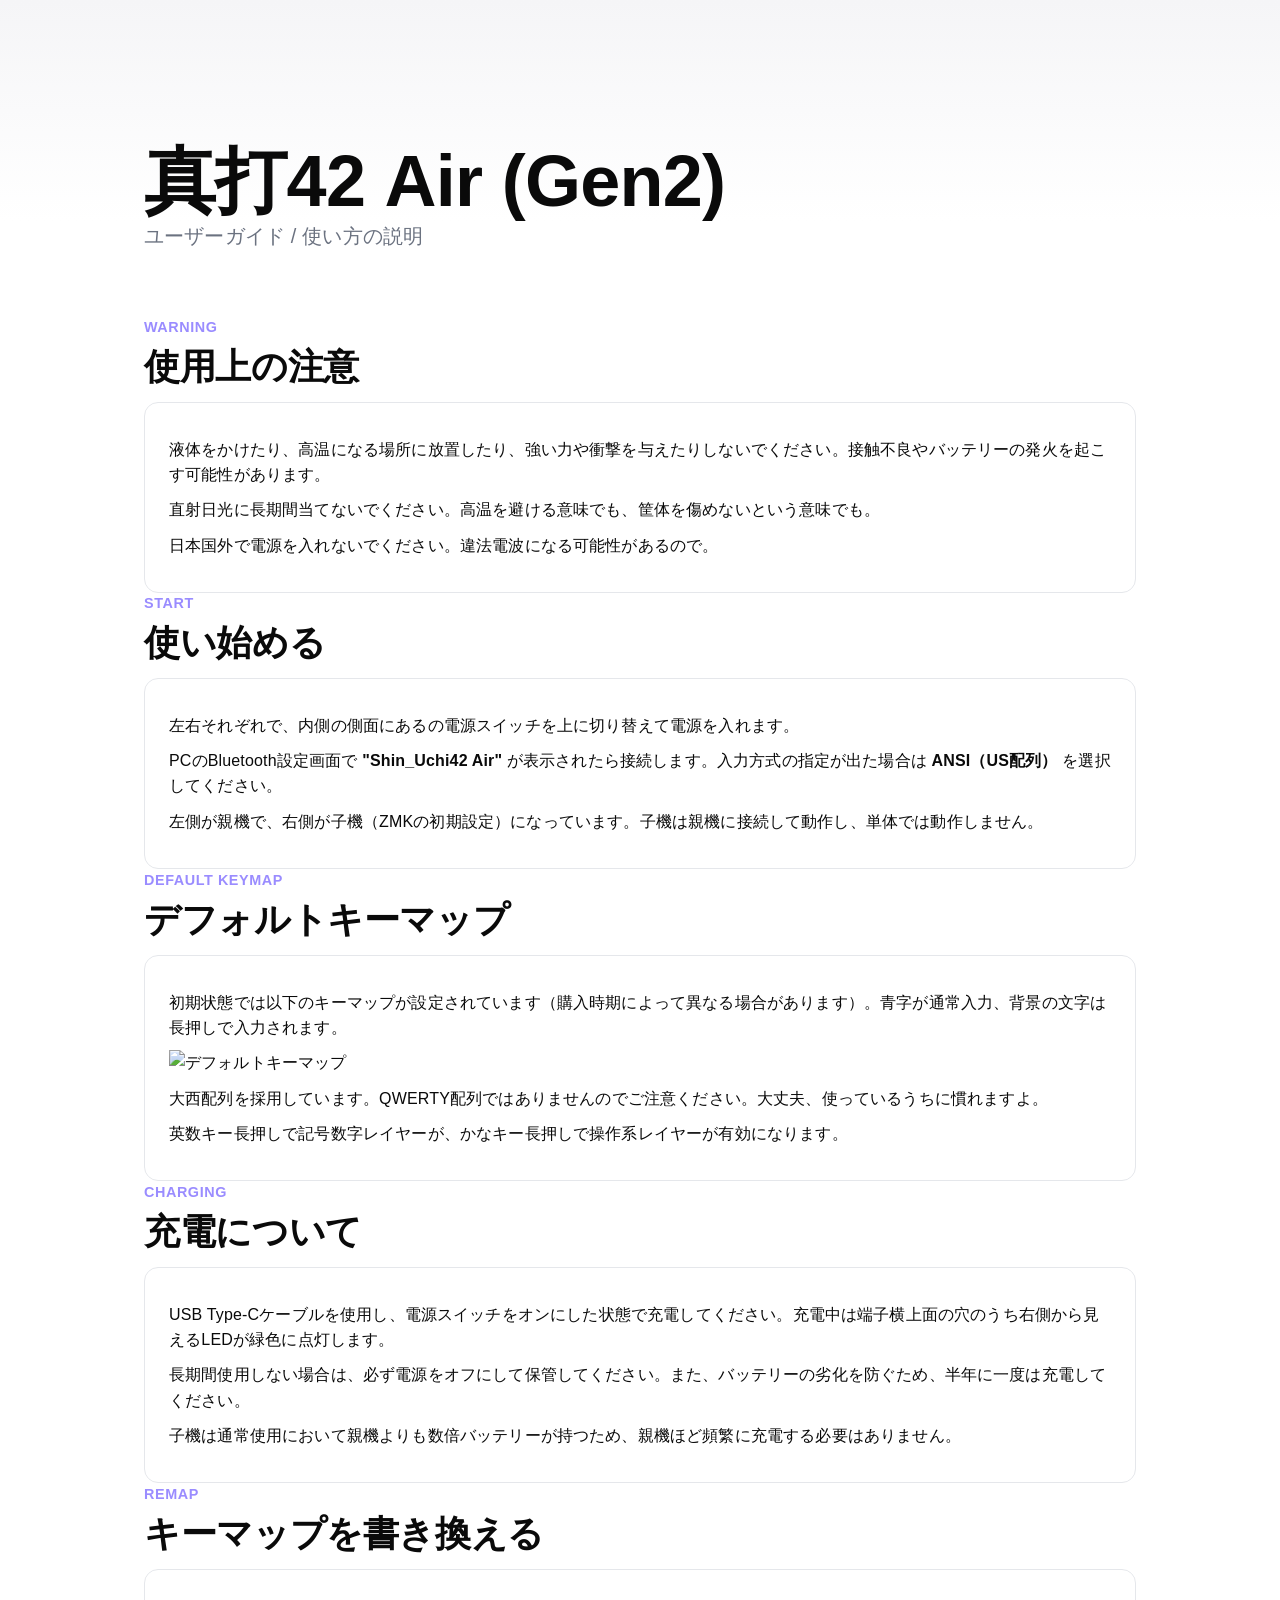
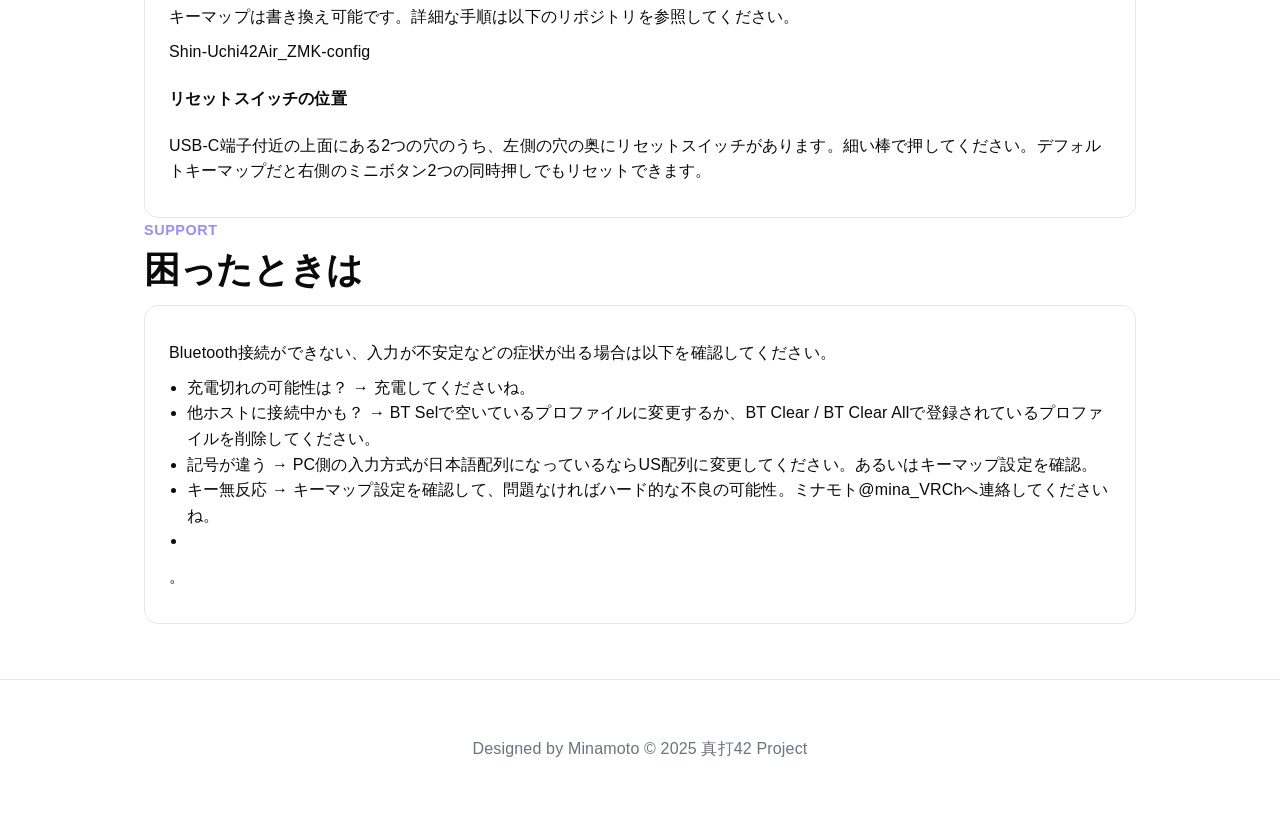
==== Guide/Shin-Uchi42_Air/Gen2/index.html @ 07b13891 "新しいユーザーガイドとスタイルシートを追加" ====
<!doctype html>
<html lang="ja">

<head>
    <meta charset="utf-8" />
    <meta name="viewport" content="width=device-width, initial-scale=1" />
    <title>真打42 Air (Gen2) ユーザーガイド</title>
    <link rel="stylesheet" href="../../../style.css" />
</head>

<body>
    <header class="hero">
        <div class="container reveal">
            <h1 class="t-hero">真打42 Air (Gen2)</h1>
            <p class="t-sub">ユーザーガイド / 使い方の説明</p>
        </div>
    </header>
    <section class="container reveal">
        <div class="eyebrow">Warning</div>
        <h2>使用上の注意</h2>
        <div class="panel">
            <p>液体をかけたり、高温になる場所に放置したり、強い力や衝撃を与えたりしないでください。接触不良やバッテリーの発火を起こす可能性があります。</p>
            <p>直射日光に長期間当てないでください。高温を避ける意味でも、筐体を傷めないという意味でも。</p>
            <p>日本国外で電源を入れないでください。違法電波になる可能性があるので。</p>
        </div>
    </section>
    <section class="container reveal">
        <div class="eyebrow">Start</div>
        <h2>使い始める</h2>
        <div class="panel">
            <p>左右それぞれで、内側の側面にあるの電源スイッチを上に切り替えて電源を入れます。</p>
            <p>PCのBluetooth設定画面で <b>"Shin_Uchi42 Air"</b> が表示されたら接続します。入力方式の指定が出た場合は <b>ANSI（US配列）</b> を選択してください。</p>
            <p>左側が親機で、右側が子機（ZMKの初期設定）になっています。子機は親機に接続して動作し、単体では動作しません。</p>
        </div>
    </section>
    <section class="container reveal" id="keymap">
        <div class="eyebrow">Default Keymap</div>
        <h2>デフォルトキーマップ</h2>
        <div class="panel">
            <p>初期状態では以下のキーマップが設定されています（購入時期によって異なる場合があります）。青字が通常入力、背景の文字は長押しで入力されます。</p>
            <img src="../assets/keymap-layer0.svg" alt="デフォルトキーマップ" />
            <p>大西配列を採用しています。QWERTY配列ではありませんのでご注意ください。大丈夫、使っているうちに慣れますよ。</p>
            <p>英数キー長押しで記号数字レイヤーが、かなキー長押しで操作系レイヤーが有効になります。</p>
        </div>
    </section>
    <section class="container reveal">
        <div class="eyebrow">Charging</div>
        <h2>充電について</h2>
        <div class="panel">
            <p>USB Type-Cケーブルを使用し、電源スイッチをオンにした状態で充電してください。充電中は端子横上面の穴のうち右側から見えるLEDが緑色に点灯します。</p>
            <p>長期間使用しない場合は、必ず電源をオフにして保管してください。また、バッテリーの劣化を防ぐため、半年に一度は充電してください。</p>
            <p>子機は通常使用において親機よりも数倍バッテリーが持つため、親機ほど頻繁に充電する必要はありません。</p>
        </div>
    </section>
    <section class="container reveal">
        <div class="eyebrow">Remap</div>
        <h2>キーマップを書き換える</h2>
        <div class="panel">
            <p>キーマップは書き換え可能です。詳細な手順は以下のリポジトリを参照してください。</p>    
            <p><a href="https://github.com/mina-root/Shin-Uchi42Air_ZMK-config" target="_blank" rel="noopener">Shin-Uchi42Air_ZMK-config</a></p>
            <h4>リセットスイッチの位置</h4>
            <p>USB-C端子付近の上面にある2つの穴のうち、左側の穴の奥にリセットスイッチがあります。細い棒で押してください。デフォルトキーマップだと右側のミニボタン2つの同時押しでもリセットできます。</p>
        </div>
    </section>
    <section class="container reveal">
        <div class="eyebrow">Support</div>
        <h2>困ったときは</h2>
        <div class="panel">
            <p>Bluetooth接続ができない、入力が不安定などの症状が出る場合は以下を確認してください。</p>
            <ul>
                <li>充電切れの可能性は？ → 充電してくださいね。</li>
                <li>他ホストに接続中かも？ → BT Selで空いているプロファイルに変更するか、BT Clear / BT Clear Allで登録されているプロファイルを削除してください。</li>
                <li>記号が違う → PC側の入力方式が日本語配列になっているならUS配列に変更してください。あるいはキーマップ設定を確認。</li>
                <li>キー無反応 → キーマップ設定を確認して、問題なければハード的な不良の可能性。ミナモト@mina_VRChへ連絡してくださいね。</li>
                <li></li>
            </ul>
            <p>。</p>
        </div>
    </section>
    <footer class="footer">
        <div class="container">Designed by Minamoto © 2025 真打42 Project</div>
    </footer>
    <script>
        const io = new IntersectionObserver((es) => {
            es.forEach(e => { if (e.isIntersecting) e.target.classList.add('in'); });
        }, { threshold: 0.08 });
        document.querySelectorAll('.reveal').forEach(n => io.observe(n));
    </script>
</body>

</html>
---- style.css ----
:root {
    --bg: #ffffff;
    --ink: #0a0a0a;
    --sub: #6b7280;
    --accent: #9a8cff;
    --line: #e5e7eb;
    --panel: #f5f5f7;
    --max: 1120px;
    --radius: 20px;
    --shadow: 0 8px 40px rgba(0, 0, 0, .06);
    --ls-tight: -0.01em;
}

@media (prefers-color-scheme: dark) {
    :root {
        --bg: #0b0b0d;
        --ink: #fafafa;
        --sub: #a3a3a3;
        --line: #222328;
        --panel: #111216;
        --shadow: 0 12px 50px rgba(0, 0, 0, .5)
    }
}

* {
    box-sizing: border-box
}

html,
body {
    margin: 0;
    padding: 0;
    background: var(--bg);
    color: var(--ink);

    font: 16px/1.6 -apple-system, BlinkMacSystemFont, "SF Pro Text"," SF Pro Display",Helvetica,Arial," Noto Sans JP"," Hiragino Kaku Gothic ProN"," Yu Gothic UI"," Yu Gothic",Meiryo,sans-serif;letter-spacing:.01em}
 img {
        max-width: 100%;
        height: auto;
        display: block
    }

    a {
        color: inherit;
        text-decoration: none
    }

    ul {
        margin: 0;
        padding-left: 1.1em
    }

    .container {
        max-width: var(--max);
        margin-inline: auto;
        padding-inline: clamp(32px, 6vw, 64px); /* 余白を大きく調整 */
    }

    .hero {
        padding: clamp(72px, 16vh, 144px) 0 64px; /* 上下の余白を大きく調整 */
        background: linear-gradient(180deg, var(--panel), transparent 70%)
    }

    .hero-inner {
        display: flex;
        flex-direction: column;
        gap: 20px
    }

    .t-hero {
        font-weight: 700;
        font-size: clamp(40px, 7vw, 72px);
        line-height: 1.05;
        letter-spacing: var(--ls-tight);
        margin: 0
    }

    .soft {
        font-weight: 600;
        opacity: .7
    }

    .t-sub {
        font-size: clamp(16px, 2.4vw, 20px);
        color: var(--sub);
        margin: 0
    }

    .cta-row {
        display: flex;
        gap: 12px;
        flex-wrap: wrap;
        margin-top: 6px
    }

    .btn {
        display: inline-flex;
        align-items: center;
        gap: .6em;
        padding: .85em 1.2em;
        border: 1px solid var(--line);
        border-radius: 999px;
        background: #fff;
        box-shadow: var(--shadow)
    }

    @media (prefers-color-scheme: dark) {
        .btn {
            background: #151518
        }
    }

    .btn.primary {
        background: var(--ink);
        color: var(--bg);
        border-color: transparent
    }

    .hero-visual {
        margin-top: 18px;
        border-radius: var(--radius);
        overflow: hidden
    }

    .glass {
        background: rgba(255, 255, 255, .7);
        backdrop-filter: blur(10px);
        border: 1px solid var(--line);
        box-shadow: var(--shadow)
    }

    @media (prefers-color-scheme: dark) {
        .glass {
            background: rgba(20, 20, 24, .5)
        }
    }

    .grid-3 {
        display: grid;
        grid-template-columns: 1fr;
        gap: 18px;
        margin: 32px 0 8px
    }

    @media (min-width:900px) {
        .grid-3 {
            grid-template-columns: repeat(3, 1fr)
        }
    }

    .grid-2 {
        display: grid;
        grid-template-columns: 1fr;
        gap: 24px
    }

    @media (min-width:900px) {
        .grid-2 {
            grid-template-columns: 1.1fr 1fr
        }
    }

    .card,
    .panel {
        border: 1px solid var(--line);
        border-radius: 14px;
        padding: clamp(16px, 2.2vw, 24px);
        background: var(--bg)
    }

    .eyebrow {
        color: var(--accent);
        font-weight: 600;
        font-size: .9rem;
        letter-spacing: .04em;
        text-transform: uppercase
    }

    h2 {
        font-weight: 700;
        letter-spacing: var(--ls-tight);
        font-size: clamp(24px, 4vw, 36px);
        line-height: 1.15;
        margin: .2em 0 .4em
    }

    p {
        margin: .6em 0
    }

    .spec {
        color: var(--ink)
    }

    .spec li {
        margin: .3em 0
    }

    .teaser {
        border-radius: 12px;
        overflow: hidden;
        background: var(--panel);
        border: 1px solid var(--line)
    }

    .cta-inline {
        margin-top: 8px
    }

    .link {
        border-bottom: 1px solid currentColor
    }

    .cta-bottom {
        padding: 56px 0;
        text-align: center
    }

    .t-cta {
        font-size: clamp(28px, 5vw, 40px);
        margin: .2em 0 .6em
    }

    .footer {
        color: var(--sub);
        text-align: center;
        padding: 56px 0;
        border-top: 1px solid var(--line);
        margin-top: 56px
    }

    /* Reveal animation */
    .reveal {
        opacity: 0;
        transform: translateY(12px);
        transition: opacity .6s ease, transform .6s ease
    }

    .reveal.in {
        opacity: 1;
        transform: none
    }

    /* Small polish */
    html {
        scroll-behavior: smooth
    }

    @media print {

        .btn,
        .cta-row {
            display: none
        }

        ;

        .hero {
            padding: 20px 0
        }
    }
    .reveal {
        opacity: 0;
        transform: translateY(12px);
        transition: opacity .6s ease, transform .6s ease;
        will-change: opacity, transform;
    }

    .reveal.in {
        opacity: 1;
        transform: none;
    }

    .reveal[data-delay="1"] {
        transition-delay: .06s;
    }

    .reveal[data-delay="2"] {
        transition-delay: .12s;
    }

    .reveal[data-delay="3"] {
        transition-delay: .18s;
    }

    @media (prefers-reduced-motion: reduce) {
        .reveal {
            opacity: 1;
            transform: none;
            transition: none;
        }
    }
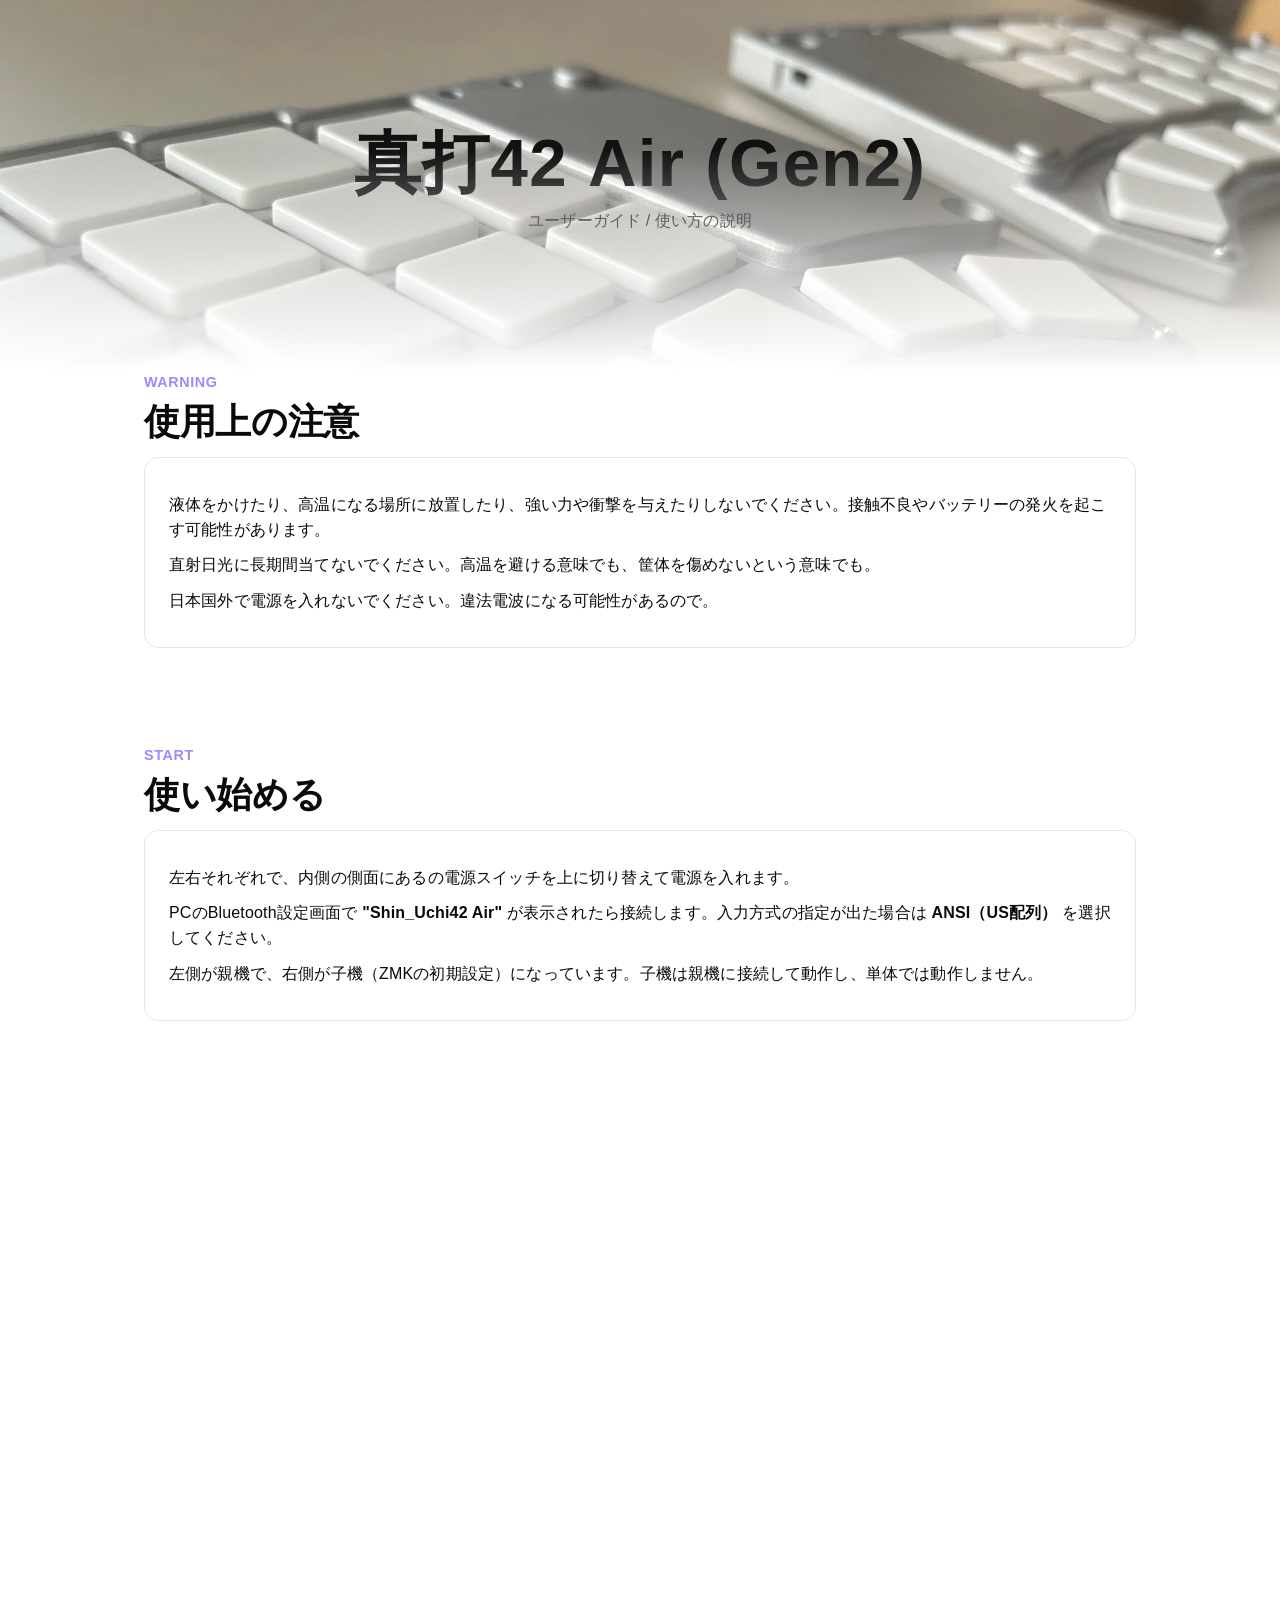
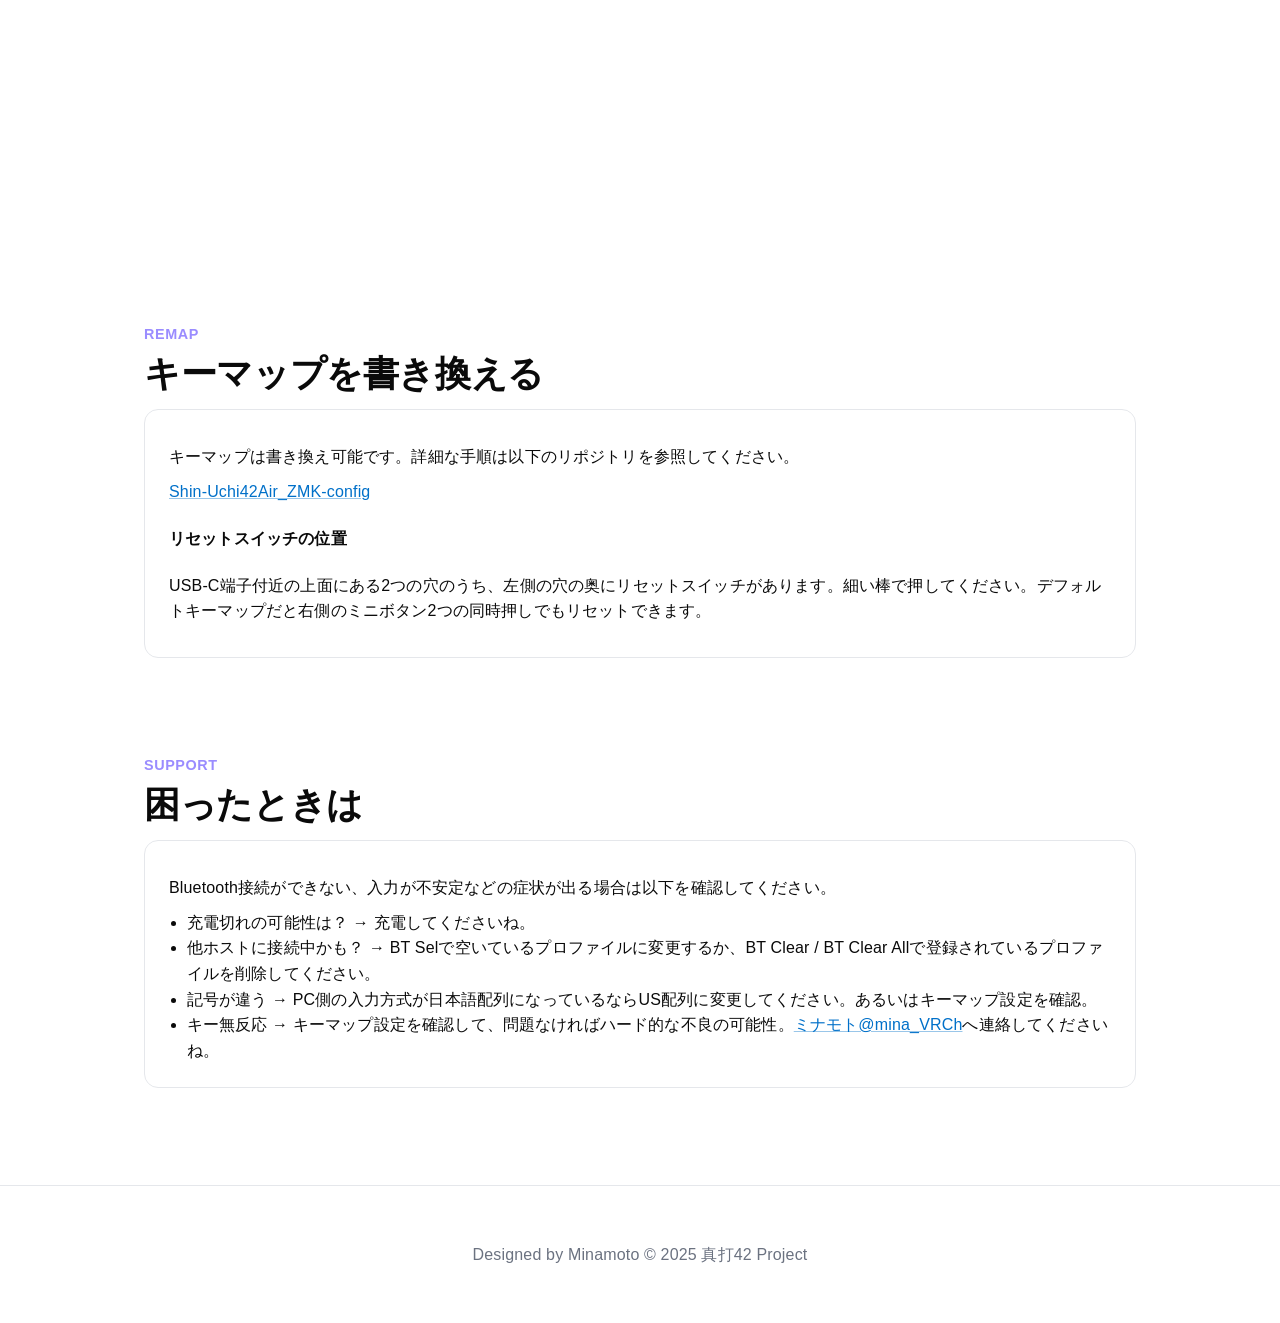
==== commit 52cbee9e: "ユーザーガイドのテキストを修正し、画像を追加。" ====
--- a/Guide/Shin-Uchi42_Air/Gen2/index.html
+++ b/Guide/Shin-Uchi42_Air/Gen2/index.html
@@ -12,7 +12,7 @@
     <header class="hero">
         <div class="container reveal">
             <h1 class="t-hero">真打42 Air (Gen2)</h1>
-            <p class="t-sub">ユーザーガイド / 使い方の説明</p>
+            <p>ユーザーガイド / 使い方の説明</p>
         </div>
     </header>
     <section class="container reveal">
@@ -39,7 +39,7 @@
         <div class="panel">
             <p>初期状態では以下のキーマップが設定されています（購入時期によって異なる場合があります）。青字が通常入力、背景の文字は長押しで入力されます。</p>
             <img src="../assets/keymap-layer0.svg" alt="デフォルトキーマップ" />
-            <p>大西配列を採用しています。QWERTY配列ではありませんのでご注意ください。大丈夫、使っているうちに慣れますよ。</p>
+            <p><a href ="https://o24.works/layout/">大西配列</a>を採用しています。QWERTY配列ではありませんのでご注意ください。大丈夫、使っているうちに慣れますよ。</p>
             <p>英数キー長押しで記号数字レイヤーが、かなキー長押しで操作系レイヤーが有効になります。</p>
         </div>
     </section>
@@ -57,7 +57,7 @@
         <h2>キーマップを書き換える</h2>
         <div class="panel">
             <p>キーマップは書き換え可能です。詳細な手順は以下のリポジトリを参照してください。</p>    
-            <p><a href="https://github.com/mina-root/Shin-Uchi42Air_ZMK-config" target="_blank" rel="noopener">Shin-Uchi42Air_ZMK-config</a></p>
+            <p><a href="https://github.com/mina-root/Shin-Uchi42Air_ZMK-config">Shin-Uchi42Air_ZMK-config</a></p>
             <h4>リセットスイッチの位置</h4>
             <p>USB-C端子付近の上面にある2つの穴のうち、左側の穴の奥にリセットスイッチがあります。細い棒で押してください。デフォルトキーマップだと右側のミニボタン2つの同時押しでもリセットできます。</p>
         </div>
@@ -71,10 +71,9 @@
                 <li>充電切れの可能性は？ → 充電してくださいね。</li>
                 <li>他ホストに接続中かも？ → BT Selで空いているプロファイルに変更するか、BT Clear / BT Clear Allで登録されているプロファイルを削除してください。</li>
                 <li>記号が違う → PC側の入力方式が日本語配列になっているならUS配列に変更してください。あるいはキーマップ設定を確認。</li>
-                <li>キー無反応 → キーマップ設定を確認して、問題なければハード的な不良の可能性。ミナモト@mina_VRChへ連絡してくださいね。</li>
-                <li></li>
+                <li>キー無反応 → キーマップ設定を確認して、問題なければハード的な不良の可能性。<a href="https://x.com/mina_VRCh">ミナモト@mina_VRCh</a>へ連絡してくださいね。</li>
             </ul>
-            <p>。</p>
+
         </div>
     </section>
     <footer class="footer">
--- a/style.css
+++ b/style.css
@@ -34,17 +34,27 @@
     color: var(--ink);
 
     font: 16px/1.6 -apple-system, BlinkMacSystemFont, "SF Pro Text"," SF Pro Display",Helvetica,Arial," Noto Sans JP"," Hiragino Kaku Gothic ProN"," Yu Gothic UI"," Yu Gothic",Meiryo,sans-serif;letter-spacing:.01em}
- img {
-        max-width: 100%;
-        height: auto;
-        display: block
+    img {
+            max-width: 100%;
+            height: auto;
+            display: block
+        }
+
+    section {
+            margin-bottom: 6rem;
+
     }
 
     a {
-        color: inherit;
-        text-decoration: none
-    }
-
+        color: #0070c9;
+        text-decoration: underline;
+        text-decoration-color: rgba(0, 112, 201, 0.4);
+        transition: text-decoration-color 0.2s ease;
+    }
+
+    a:hover {
+        text-decoration-color: rgba(0, 112, 201, 0.9);
+    }
     ul {
         margin: 0;
         padding-left: 1.1em
@@ -53,13 +63,81 @@
     .container {
         max-width: var(--max);
         margin-inline: auto;
-        padding-inline: clamp(32px, 6vw, 64px); /* 余白を大きく調整 */
-    }
-
+        padding-inline: clamp(32px, 6vw, 64px); 
+    }
     .hero {
-        padding: clamp(72px, 16vh, 144px) 0 64px; /* 上下の余白を大きく調整 */
-        background: linear-gradient(180deg, var(--panel), transparent 70%)
-    }
+        position: relative;
+        padding: 8rem 1.5rem 8rem;
+        text-align: center;
+        color: #111;
+
+        /* 背景画像 */
+        background-image: url("images/SU42Air2.JPEG");
+        background-size: cover;
+        background-position: center top;
+        background-repeat: no-repeat;
+    }
+
+    /* 下側を透明グラデーションでフェードアウト */
+    .hero::after {
+        content: "";
+        position: absolute;
+        bottom: 0;
+        left: 0;
+        width: 100%;
+        height: 60%;
+
+        /* 白に溶けるフェード（背景が白前提） */
+        background: linear-gradient(rgba(255, 255, 255, 0) 0%,
+                rgba(255, 255, 255, 1) 100%);
+
+        pointer-events: none;
+    }
+    /* 画像ラッパー */
+    .hero-image-wrap {
+    position: absolute;
+    top: 0;
+    left: 0;
+    width: 100%;
+    height: 100%;
+    overflow: hidden;
+    z-index: 0;
+    }
+
+    /* 実際の画像 */
+    .hero-img {
+    width: 100%;
+    height: auto;
+    object-fit: cover;
+
+    /* 下に向かって白くフェードするマスク */
+    mask-image: linear-gradient(to bottom, black 60%, transparent 100%);
+    -webkit-mask-image: linear-gradient(to bottom, black 60%, transparent 100%);
+    }
+
+    /* ダークモード対応 */
+    @media (prefers-color-scheme: dark) {
+        .hero::after {
+            background: linear-gradient(to bottom,
+                    rgba(17, 17, 17, 0) 55%,
+                    rgba(17, 17, 17, 1) 100%);
+        }
+
+        .hero h1 {
+            color: #eee;
+        }
+    }
+
+    /* タイトルは前面に */
+    .hero h1 {
+    position: relative;
+    z-index: 2;
+    color: #111;
+    font-size: 4.2rem;
+    font-weight: 600;
+    letter-spacing: .02em;
+    }
+
 
     .hero-inner {
         display: flex;
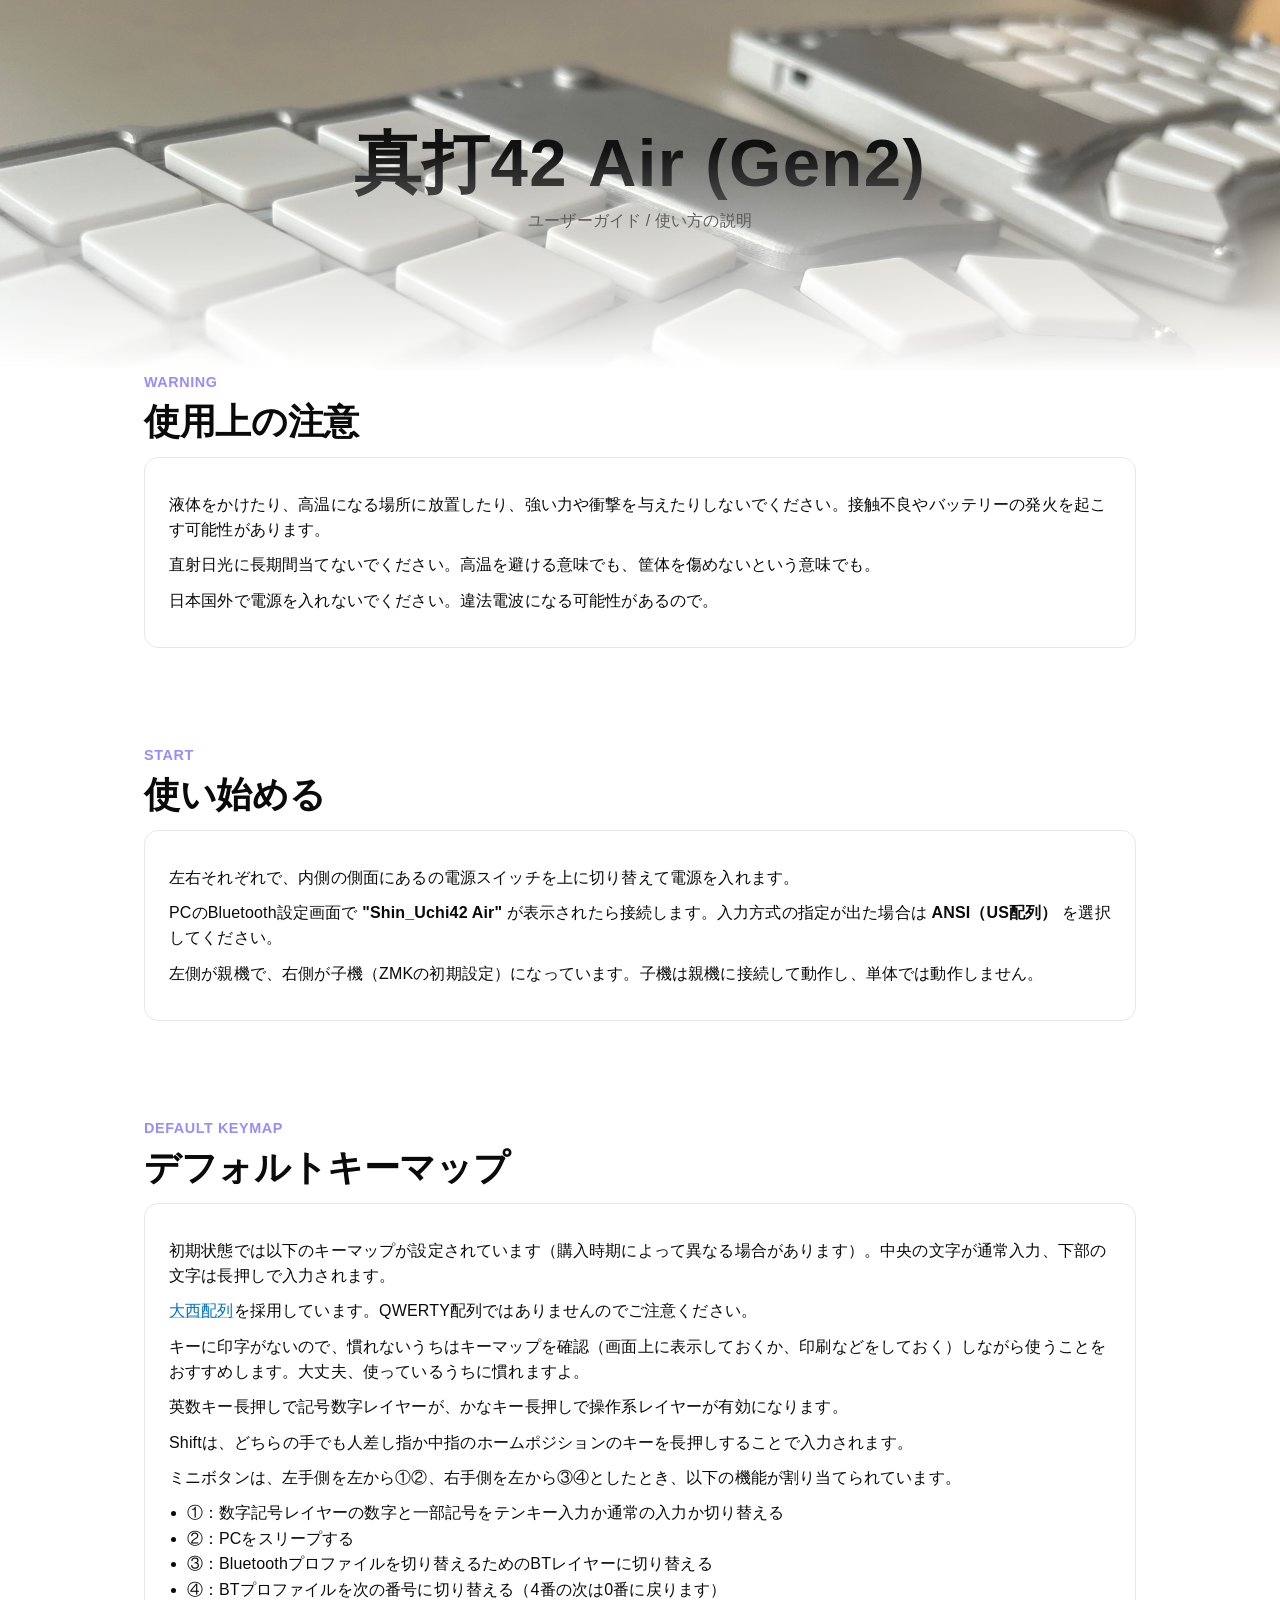
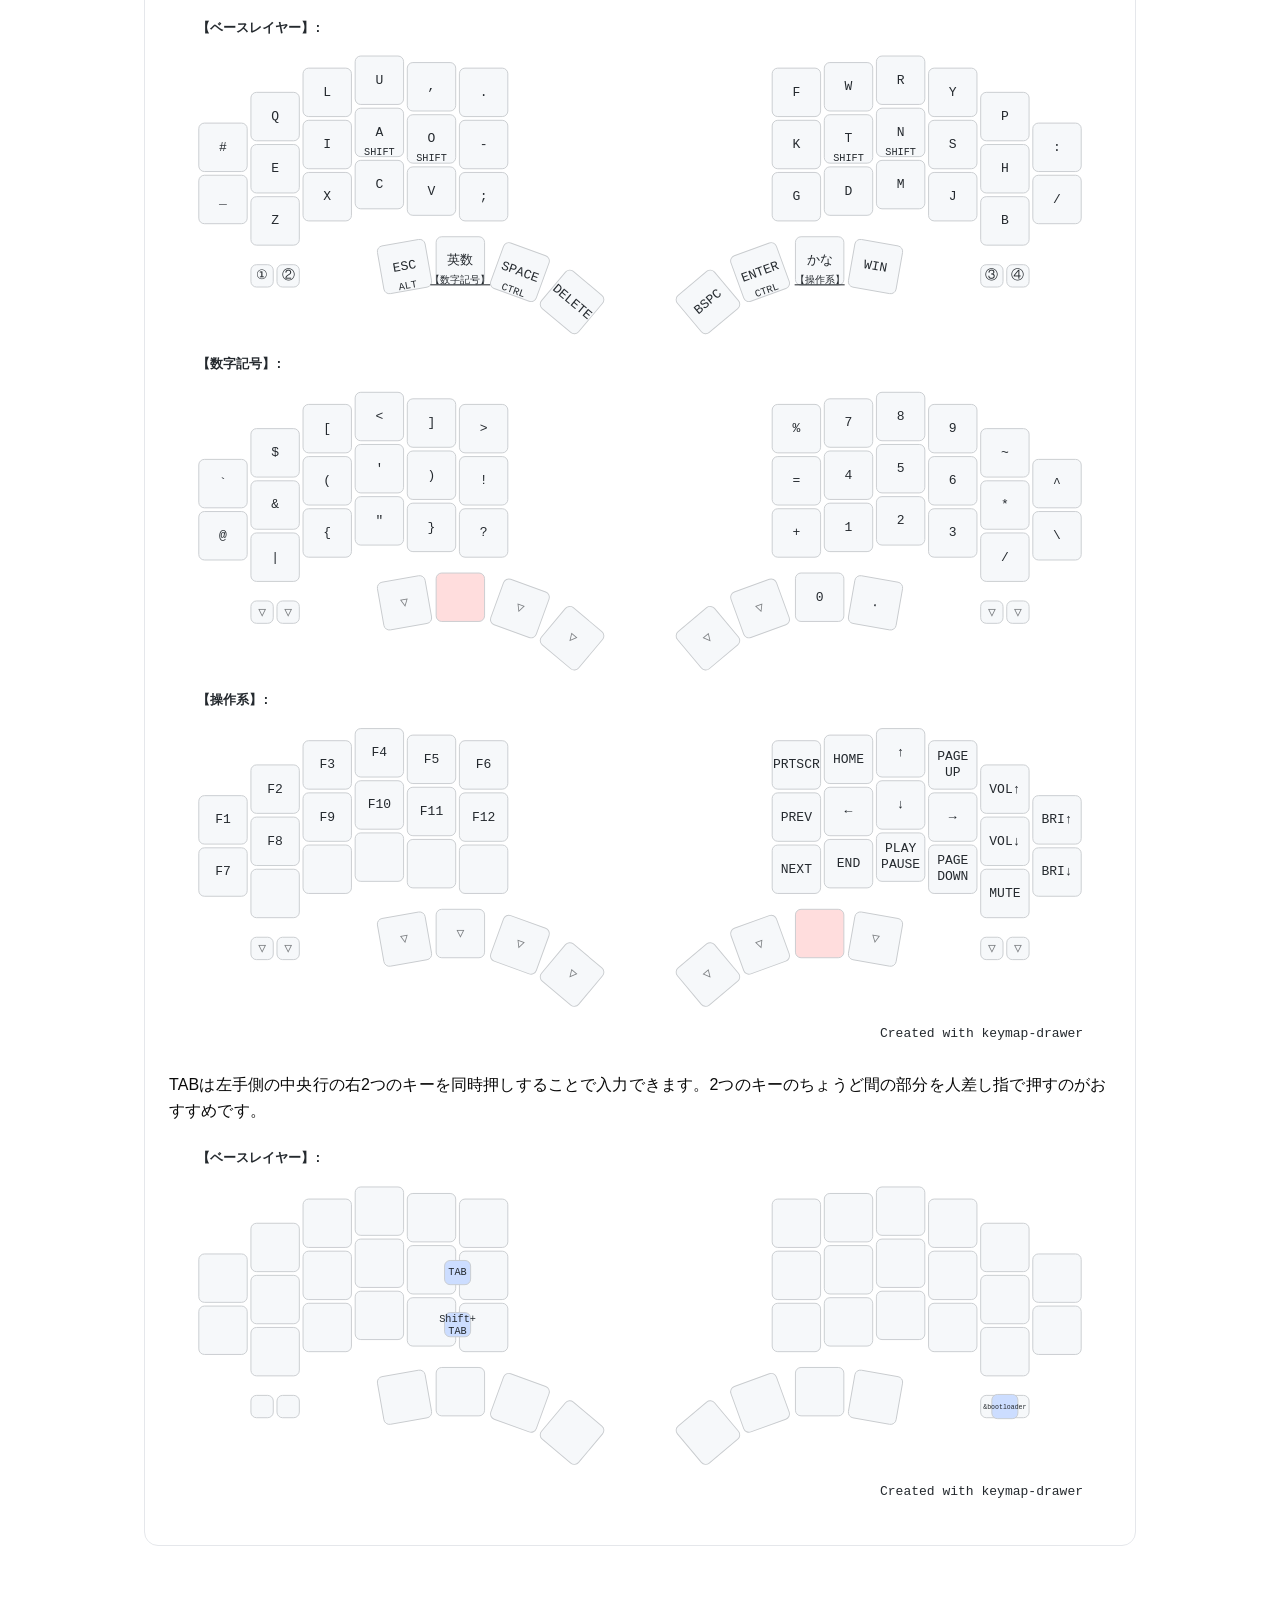
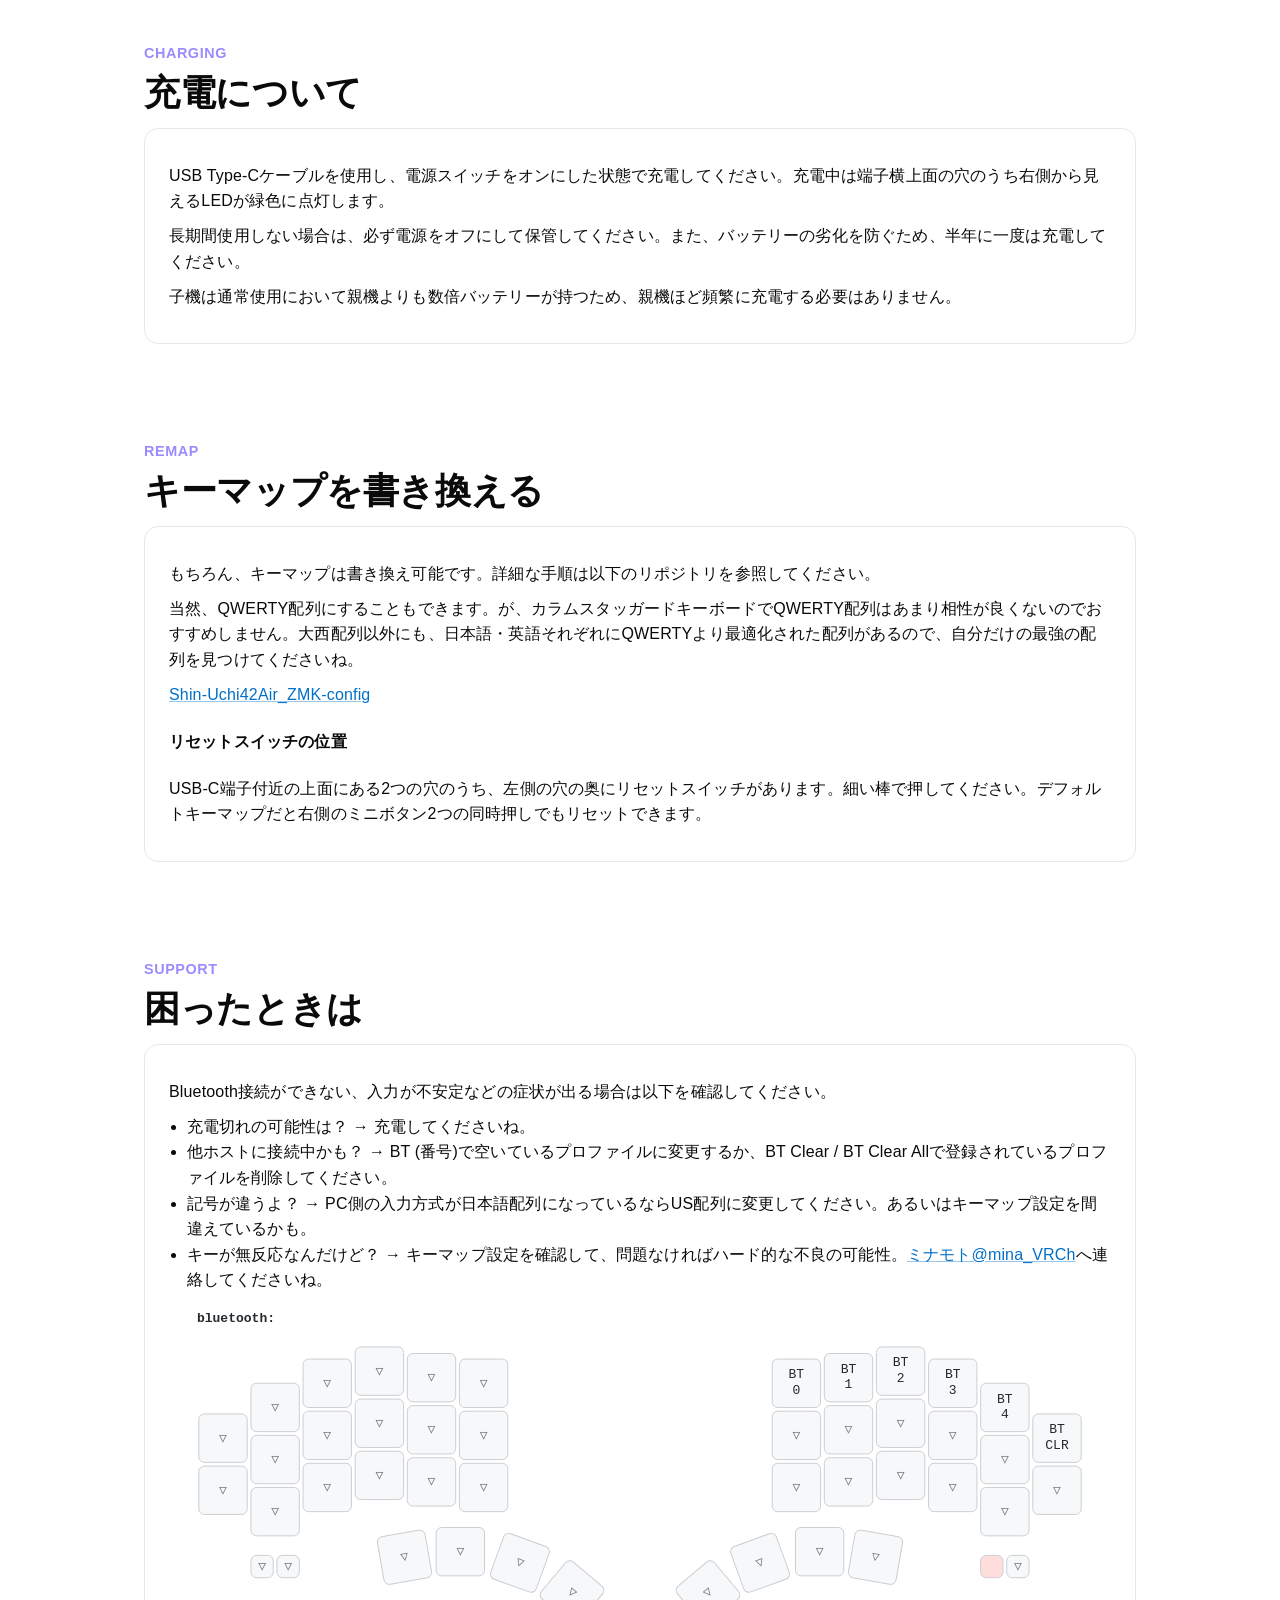
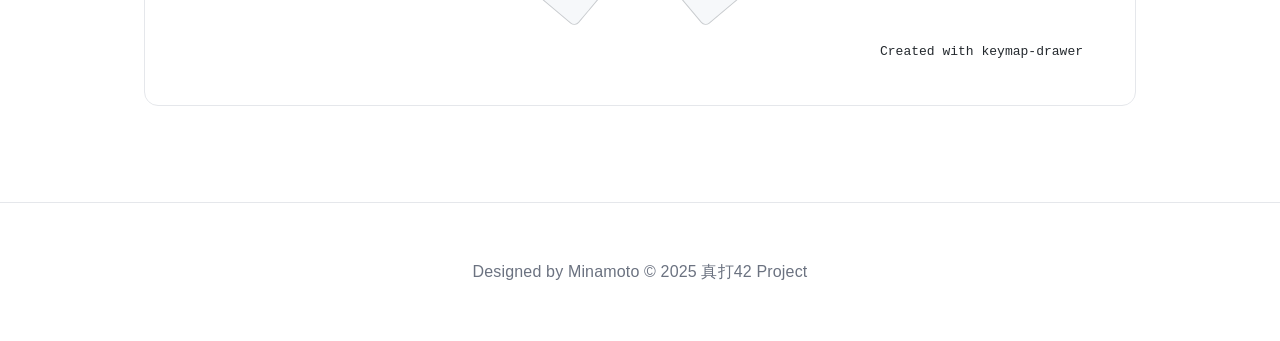
==== commit b9d279c1: "Add SVG keymap files for Bluetooth and combo layers - Created keymap_bt.svg for Bluetooth key mappin" ====
--- a/Guide/Shin-Uchi42_Air/Gen2/index.html
+++ b/Guide/Shin-Uchi42_Air/Gen2/index.html
@@ -4,6 +4,10 @@
 <head>
     <meta charset="utf-8" />
     <meta name="viewport" content="width=device-width, initial-scale=1" />
+    <link rel="icon" type="image/png" sizes="16x16" href="../../../images/icons/icon_16.png">
+    <link rel="icon" type="image/png" sizes="32x32" href="../../../images/icons/icon_32.png">
+    <link rel="apple-touch-icon" sizes="180x180" href="../../../images/icons/icon_180.png">
+
     <title>真打42 Air (Gen2) ユーザーガイド</title>
     <link rel="stylesheet" href="../../../style.css" />
 </head>
@@ -37,10 +41,21 @@
         <div class="eyebrow">Default Keymap</div>
         <h2>デフォルトキーマップ</h2>
         <div class="panel">
-            <p>初期状態では以下のキーマップが設定されています（購入時期によって異なる場合があります）。青字が通常入力、背景の文字は長押しで入力されます。</p>
-            <img src="../assets/keymap-layer0.svg" alt="デフォルトキーマップ" />
-            <p><a href ="https://o24.works/layout/">大西配列</a>を採用しています。QWERTY配列ではありませんのでご注意ください。大丈夫、使っているうちに慣れますよ。</p>
+            <p>初期状態では以下のキーマップが設定されています（購入時期によって異なる場合があります）。中央の文字が通常入力、下部の文字は長押しで入力されます。</p>
+            <p><a href ="https://o24.works/layout/">大西配列</a>を採用しています。QWERTY配列ではありませんのでご注意ください。</p>
+            <p>キーに印字がないので、慣れないうちはキーマップを確認（画面上に表示しておくか、印刷などをしておく）しながら使うことをおすすめします。大丈夫、使っているうちに慣れますよ。</p>
             <p>英数キー長押しで記号数字レイヤーが、かなキー長押しで操作系レイヤーが有効になります。</p>
+            <p>Shiftは、どちらの手でも人差し指か中指のホームポジションのキーを長押しすることで入力されます。</p>
+            <p>ミニボタンは、左手側を左から①②、右手側を左から③④としたとき、以下の機能が割り当てられています。</p>
+            <ul>
+                <li>①：数字記号レイヤーの数字と一部記号をテンキー入力か通常の入力か切り替える</li>
+                <li>②：PCをスリープする</li>
+                <li>③：Bluetoothプロファイルを切り替えるためのBTレイヤーに切り替える</li>
+                <li>④：BTプロファイルを次の番号に切り替える（4番の次は0番に戻ります）</li>
+            </ul>
+            <img src="../../../images/keymap.svg" alt="デフォルトキーマップ" />
+            <p>TABは左手側の中央行の右2つのキーを同時押しすることで入力できます。2つのキーのちょうど間の部分を人差し指で押すのがおすすめです。</p>
+            <img src="../../../images/keymap_combo.svg" alt="コンボ入力" />
         </div>
     </section>
     <section class="container reveal">
@@ -56,7 +71,8 @@
         <div class="eyebrow">Remap</div>
         <h2>キーマップを書き換える</h2>
         <div class="panel">
-            <p>キーマップは書き換え可能です。詳細な手順は以下のリポジトリを参照してください。</p>    
+            <p>もちろん、キーマップは書き換え可能です。詳細な手順は以下のリポジトリを参照してください。</p>  
+            <p>当然、QWERTY配列にすることもできます。が、カラムスタッガードキーボードでQWERTY配列はあまり相性が良くないのでおすすめしません。大西配列以外にも、日本語・英語それぞれにQWERTYより最適化された配列があるので、自分だけの最強の配列を見つけてくださいね。</p>
             <p><a href="https://github.com/mina-root/Shin-Uchi42Air_ZMK-config">Shin-Uchi42Air_ZMK-config</a></p>
             <h4>リセットスイッチの位置</h4>
             <p>USB-C端子付近の上面にある2つの穴のうち、左側の穴の奥にリセットスイッチがあります。細い棒で押してください。デフォルトキーマップだと右側のミニボタン2つの同時押しでもリセットできます。</p>
@@ -69,11 +85,11 @@
             <p>Bluetooth接続ができない、入力が不安定などの症状が出る場合は以下を確認してください。</p>
             <ul>
                 <li>充電切れの可能性は？ → 充電してくださいね。</li>
-                <li>他ホストに接続中かも？ → BT Selで空いているプロファイルに変更するか、BT Clear / BT Clear Allで登録されているプロファイルを削除してください。</li>
-                <li>記号が違う → PC側の入力方式が日本語配列になっているならUS配列に変更してください。あるいはキーマップ設定を確認。</li>
-                <li>キー無反応 → キーマップ設定を確認して、問題なければハード的な不良の可能性。<a href="https://x.com/mina_VRCh">ミナモト@mina_VRCh</a>へ連絡してくださいね。</li>
+                <li>他ホストに接続中かも？ → BT (番号)で空いているプロファイルに変更するか、BT Clear / BT Clear Allで登録されているプロファイルを削除してください。</li>
+                <li>記号が違うよ？ → PC側の入力方式が日本語配列になっているならUS配列に変更してください。あるいはキーマップ設定を間違えているかも。</li>
+                <li>キーが無反応なんだけど？ → キーマップ設定を確認して、問題なければハード的な不良の可能性。<a href="https://x.com/mina_VRCh">ミナモト@mina_VRCh</a>へ連絡してくださいね。</li>
             </ul>
-
+            <img src="../../../images/keymap_bt.svg" alt="Bluetooth接続のキーマップ" />
         </div>
     </section>
     <footer class="footer">
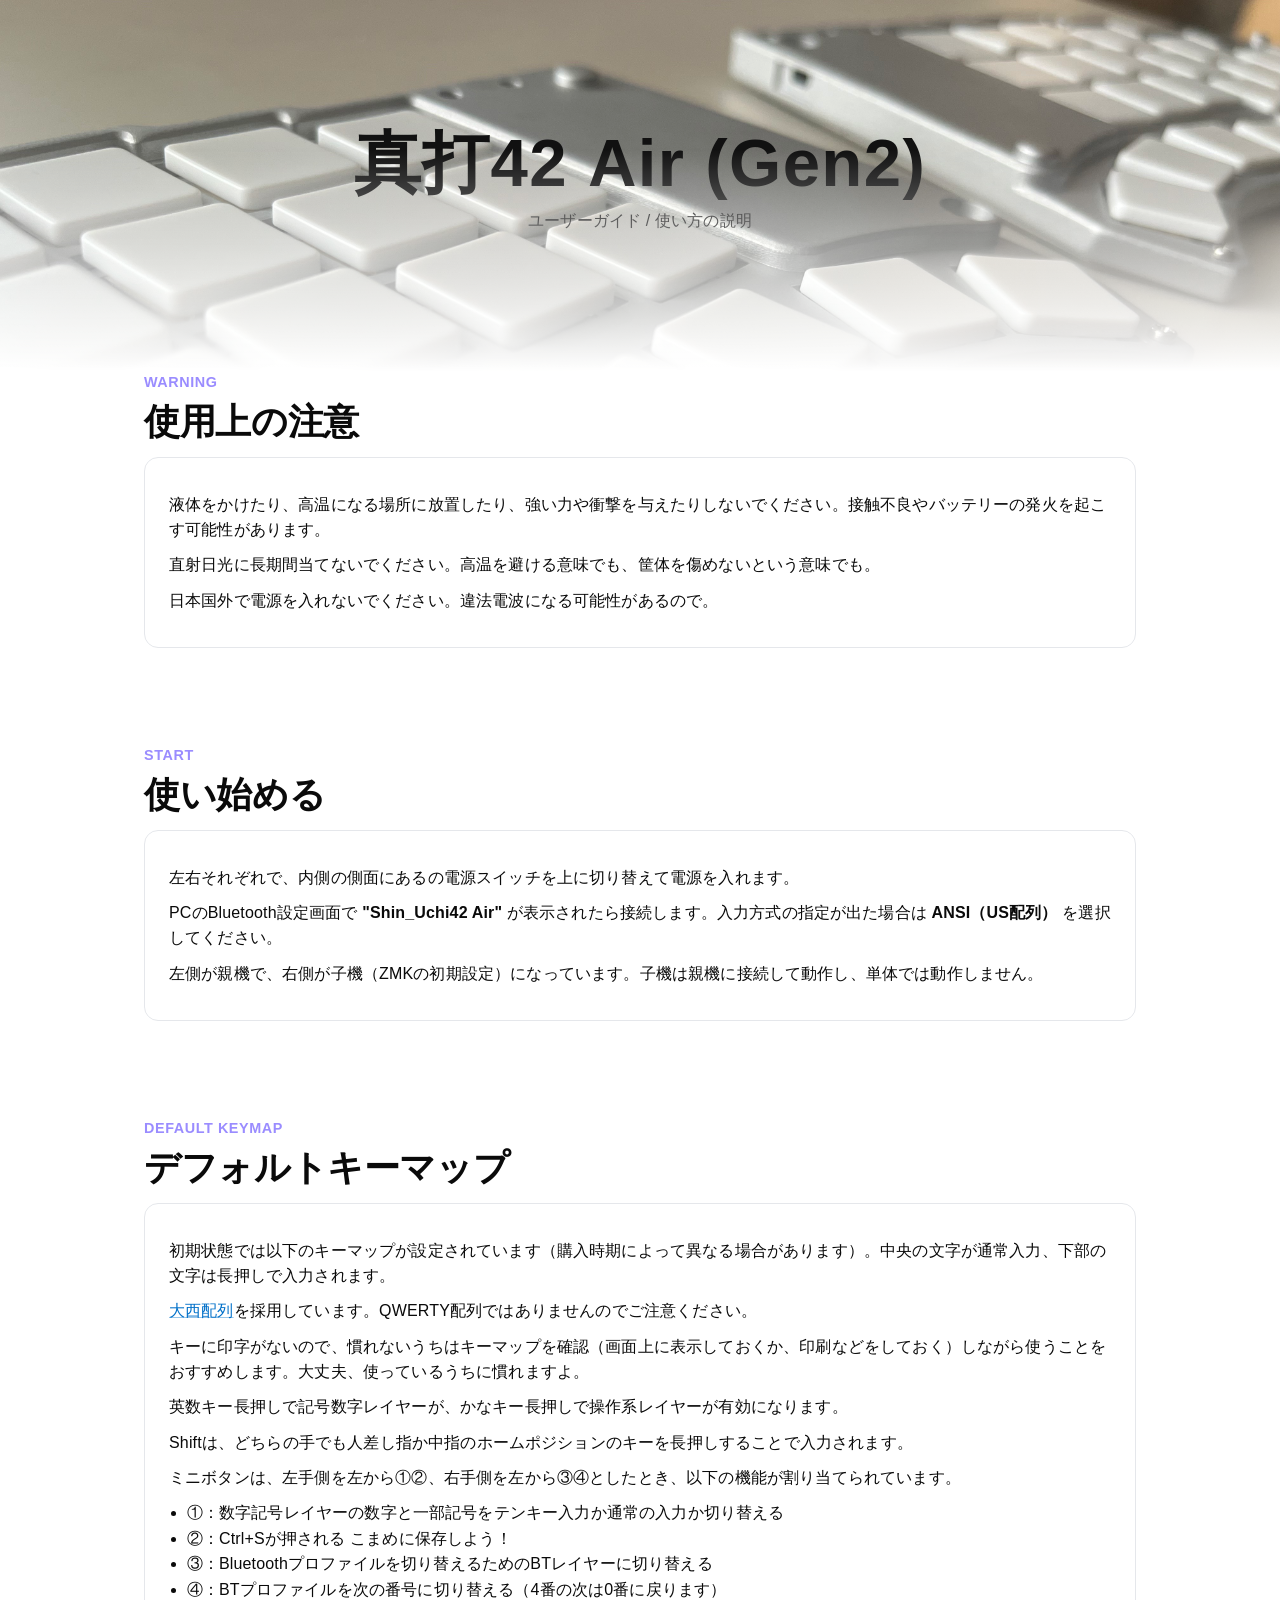
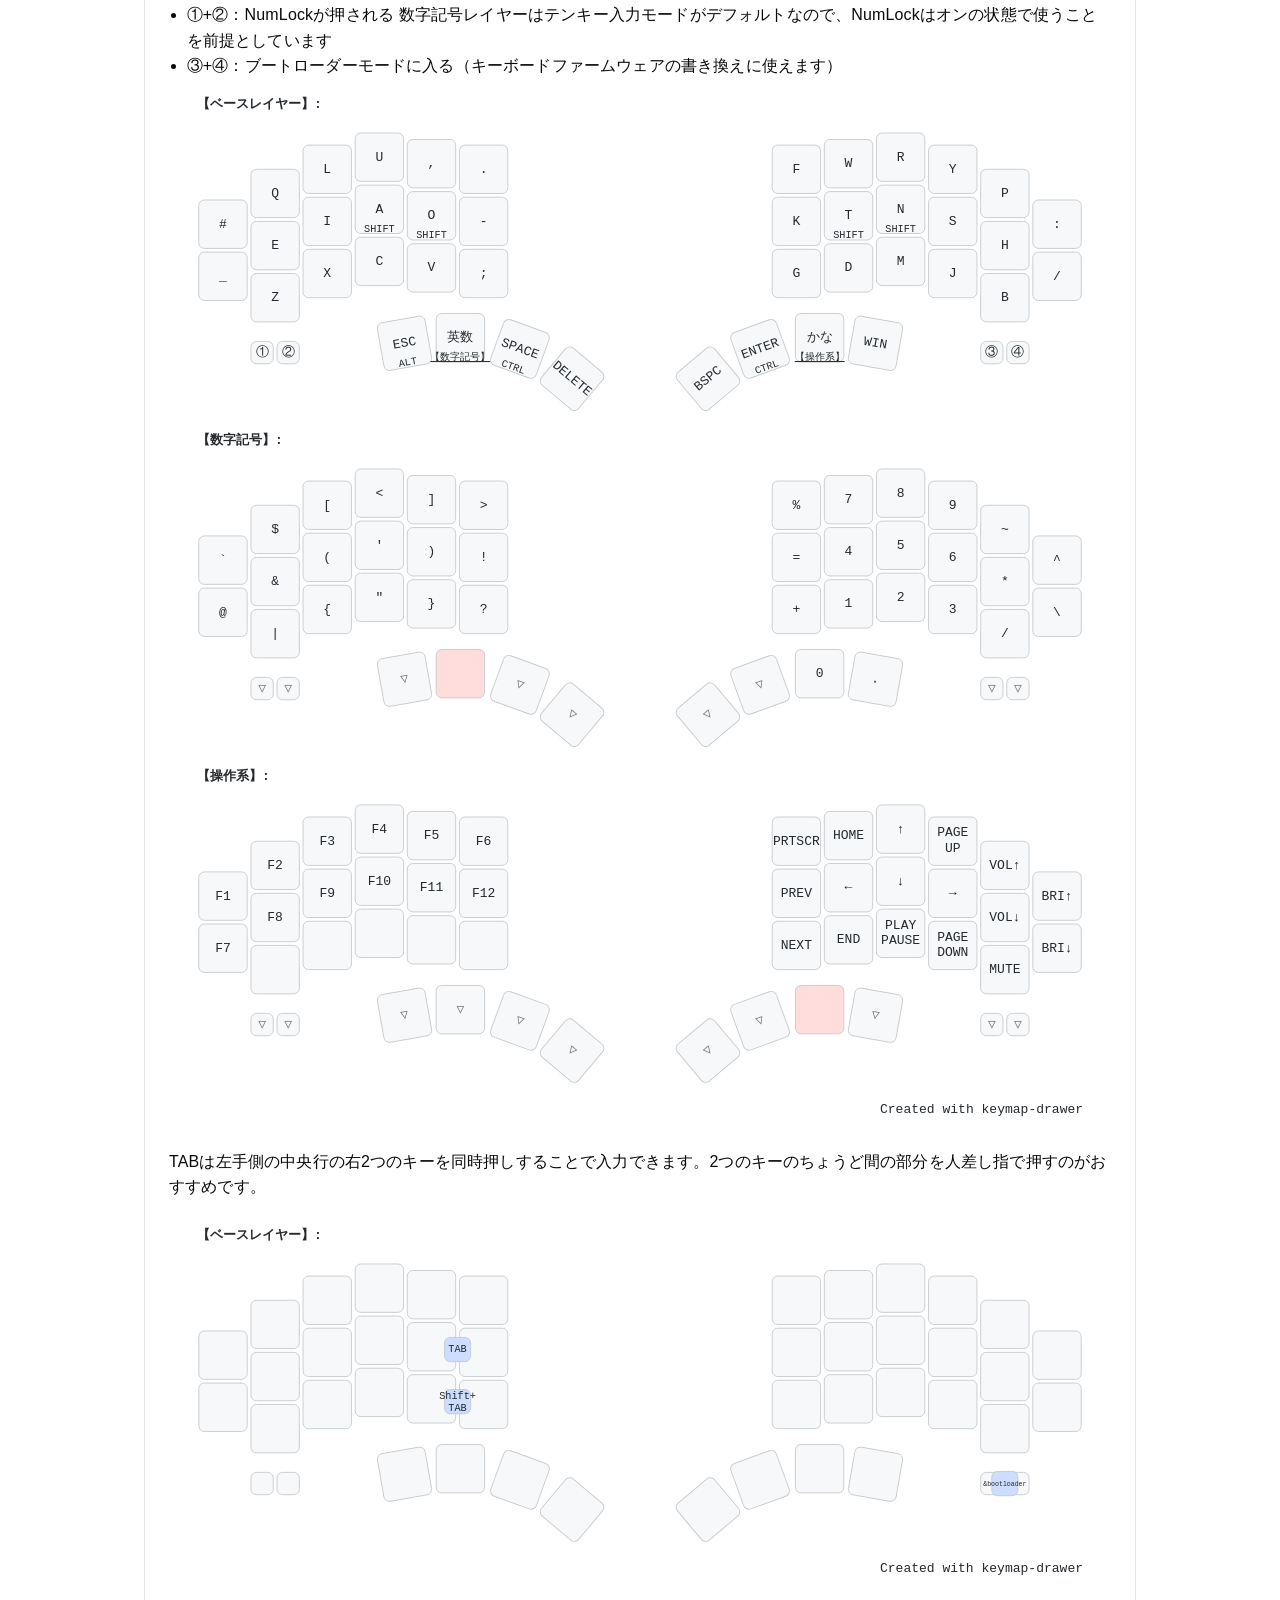
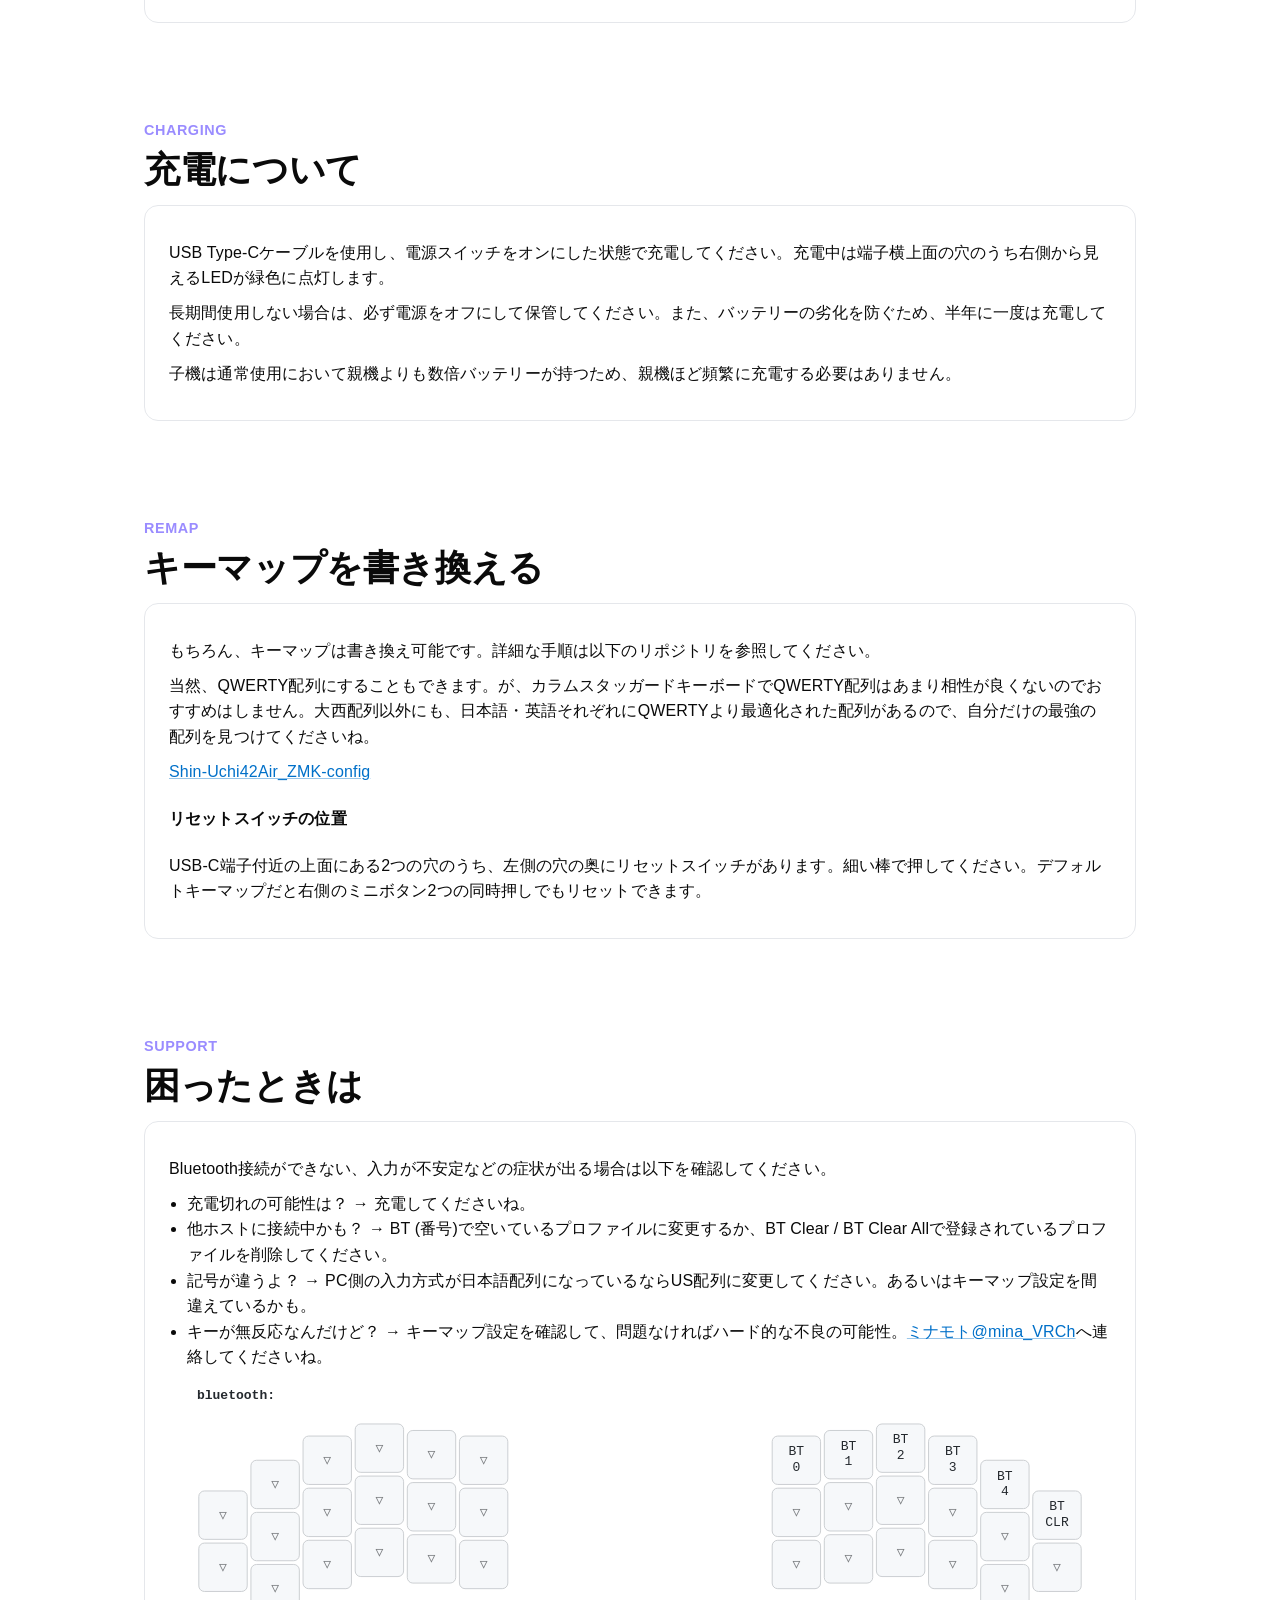
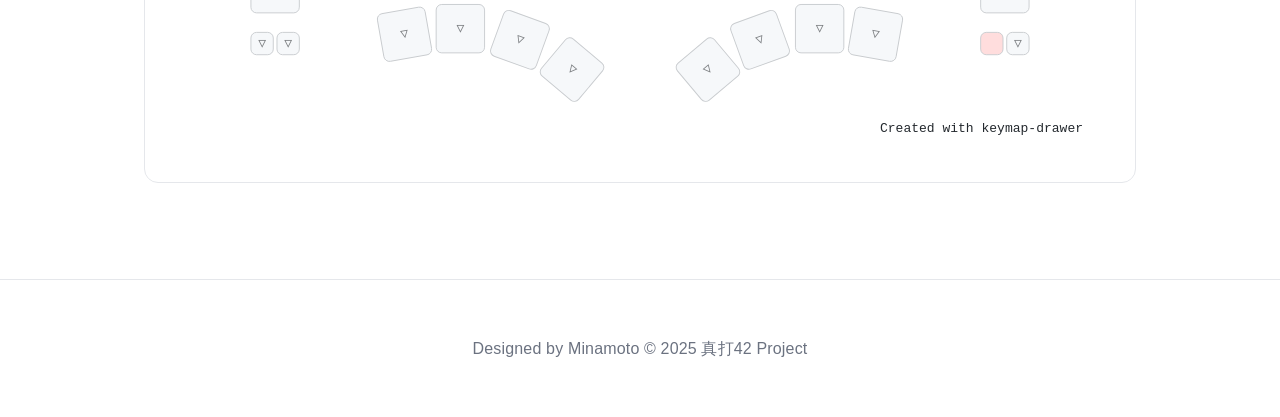
==== commit 72b3dcae: "ユーザーガイドのキーマップ説明を更新" ====
--- a/Guide/Shin-Uchi42_Air/Gen2/index.html
+++ b/Guide/Shin-Uchi42_Air/Gen2/index.html
@@ -49,9 +49,11 @@
             <p>ミニボタンは、左手側を左から①②、右手側を左から③④としたとき、以下の機能が割り当てられています。</p>
             <ul>
                 <li>①：数字記号レイヤーの数字と一部記号をテンキー入力か通常の入力か切り替える</li>
-                <li>②：PCをスリープする</li>
+                <li>②：Ctrl+Sが押される こまめに保存しよう！</li>
                 <li>③：Bluetoothプロファイルを切り替えるためのBTレイヤーに切り替える</li>
                 <li>④：BTプロファイルを次の番号に切り替える（4番の次は0番に戻ります）</li>
+                <li>①+②：NumLockが押される 数字記号レイヤーはテンキー入力モードがデフォルトなので、NumLockはオンの状態で使うことを前提としています</li>
+                <li>③+④：ブートローダーモードに入る（キーボードファームウェアの書き換えに使えます）</li>
             </ul>
             <img src="../../../images/keymap.svg" alt="デフォルトキーマップ" />
             <p>TABは左手側の中央行の右2つのキーを同時押しすることで入力できます。2つのキーのちょうど間の部分を人差し指で押すのがおすすめです。</p>
@@ -61,7 +63,7 @@
     <section class="container reveal">
         <div class="eyebrow">Charging</div>
         <h2>充電について</h2>
-        <div class="panel">
+        <div class="panel"> 
             <p>USB Type-Cケーブルを使用し、電源スイッチをオンにした状態で充電してください。充電中は端子横上面の穴のうち右側から見えるLEDが緑色に点灯します。</p>
             <p>長期間使用しない場合は、必ず電源をオフにして保管してください。また、バッテリーの劣化を防ぐため、半年に一度は充電してください。</p>
             <p>子機は通常使用において親機よりも数倍バッテリーが持つため、親機ほど頻繁に充電する必要はありません。</p>
@@ -72,7 +74,7 @@
         <h2>キーマップを書き換える</h2>
         <div class="panel">
             <p>もちろん、キーマップは書き換え可能です。詳細な手順は以下のリポジトリを参照してください。</p>  
-            <p>当然、QWERTY配列にすることもできます。が、カラムスタッガードキーボードでQWERTY配列はあまり相性が良くないのでおすすめしません。大西配列以外にも、日本語・英語それぞれにQWERTYより最適化された配列があるので、自分だけの最強の配列を見つけてくださいね。</p>
+            <p>当然、QWERTY配列にすることもできます。が、カラムスタッガードキーボードでQWERTY配列はあまり相性が良くないのでおすすめはしません。大西配列以外にも、日本語・英語それぞれにQWERTYより最適化された配列があるので、自分だけの最強の配列を見つけてくださいね。</p>
             <p><a href="https://github.com/mina-root/Shin-Uchi42Air_ZMK-config">Shin-Uchi42Air_ZMK-config</a></p>
             <h4>リセットスイッチの位置</h4>
             <p>USB-C端子付近の上面にある2つの穴のうち、左側の穴の奥にリセットスイッチがあります。細い棒で押してください。デフォルトキーマップだと右側のミニボタン2つの同時押しでもリセットできます。</p>
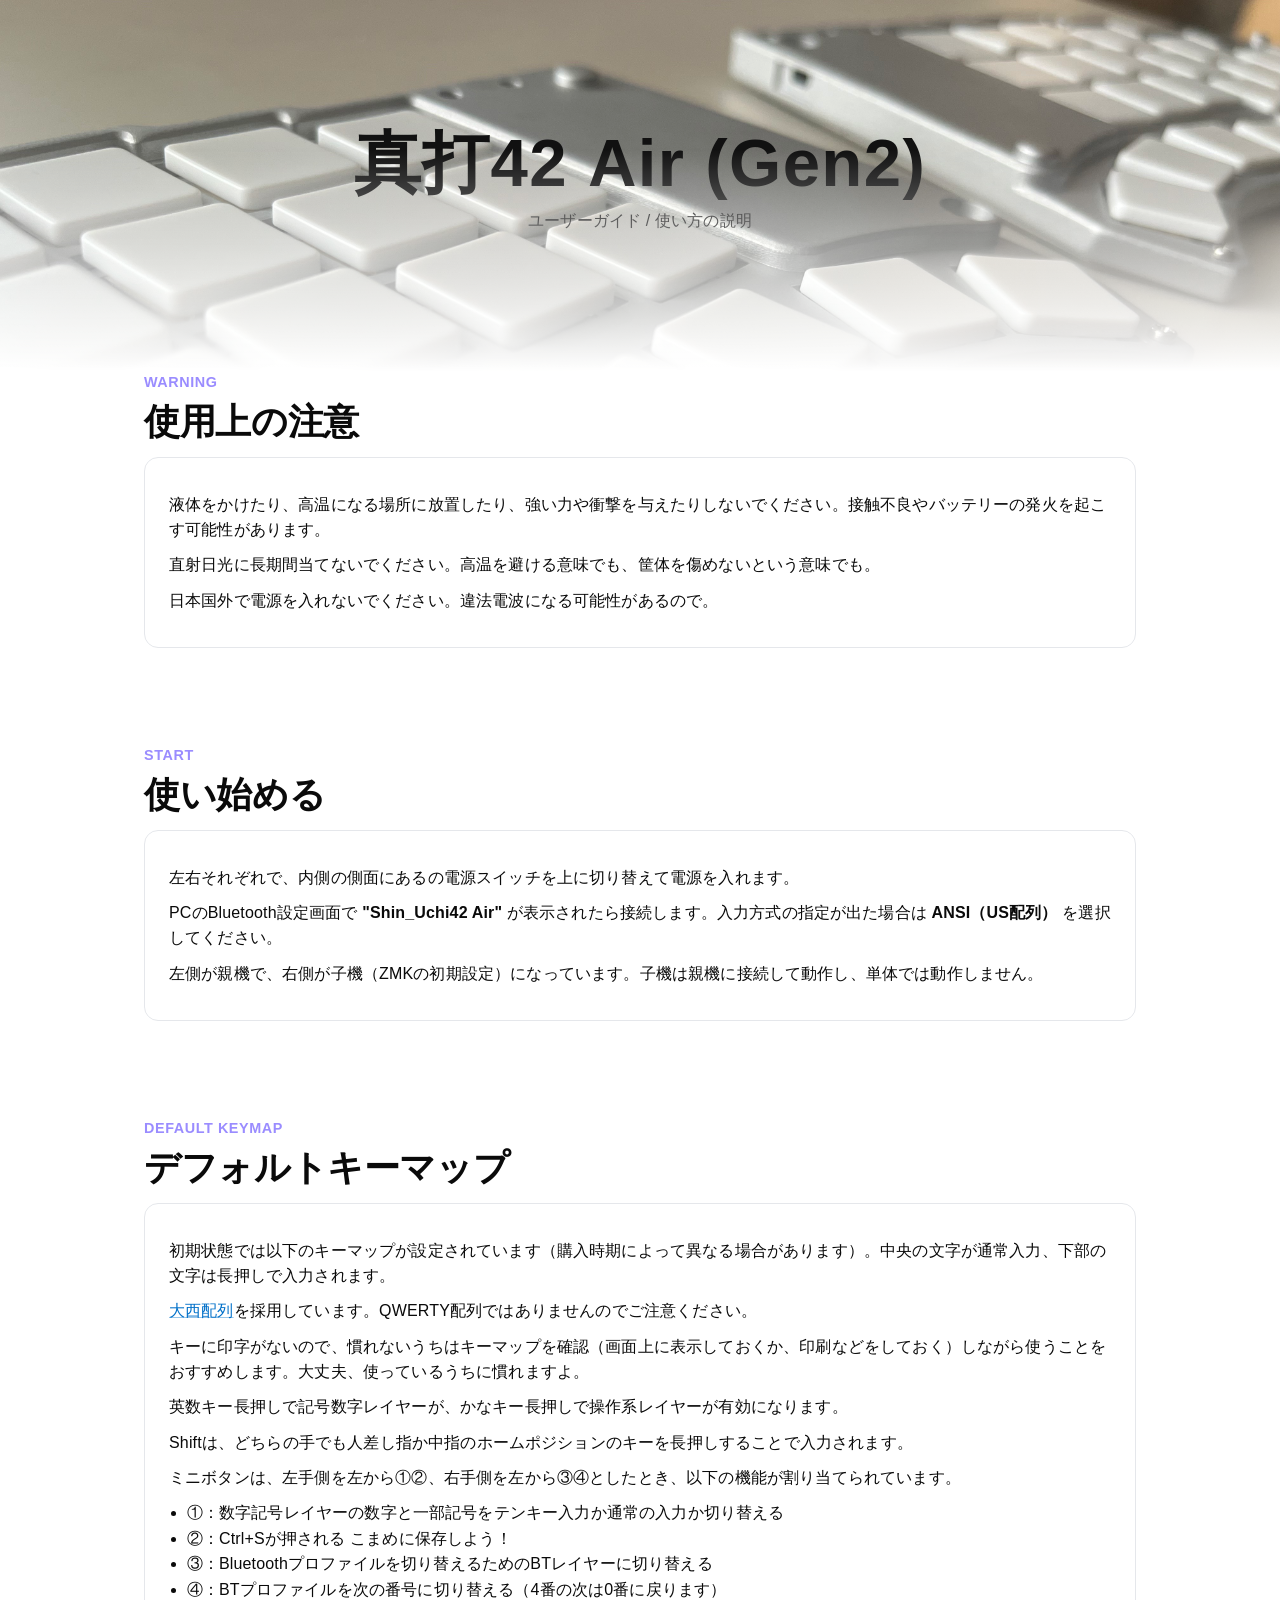
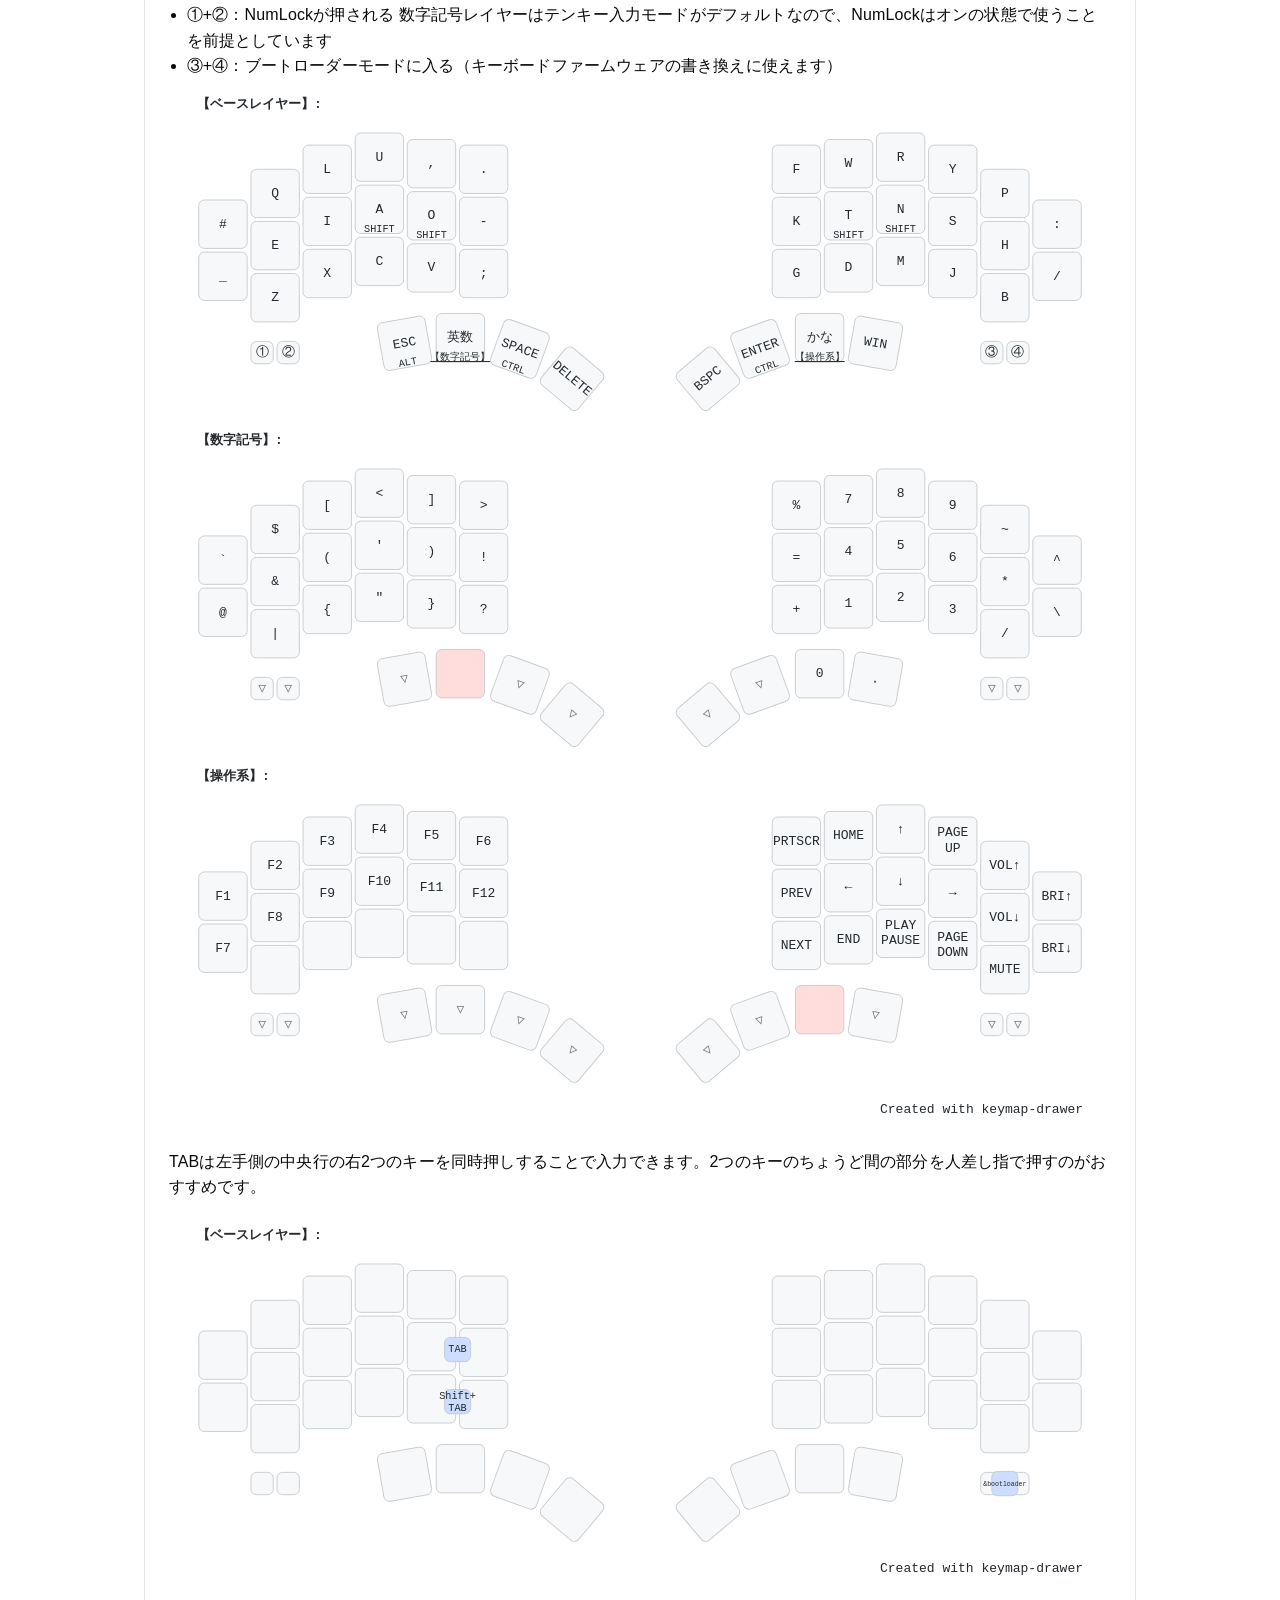
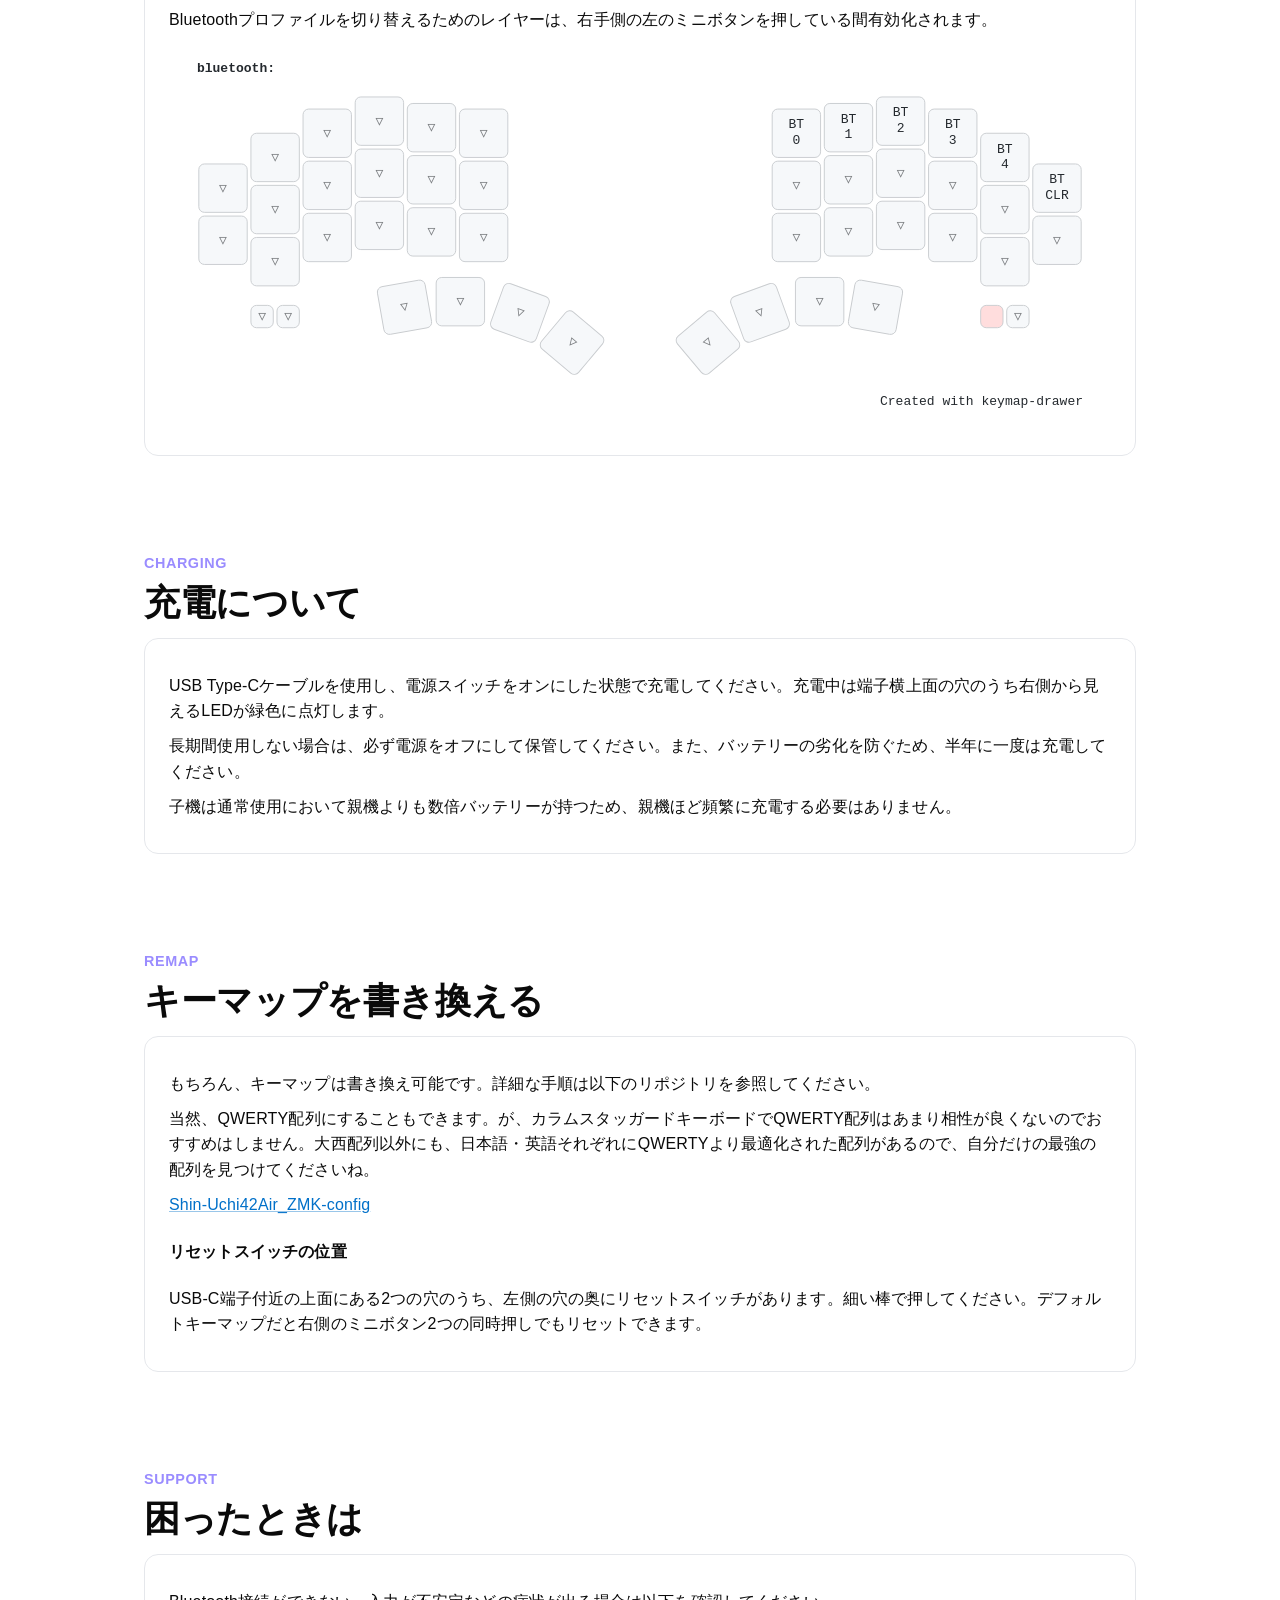
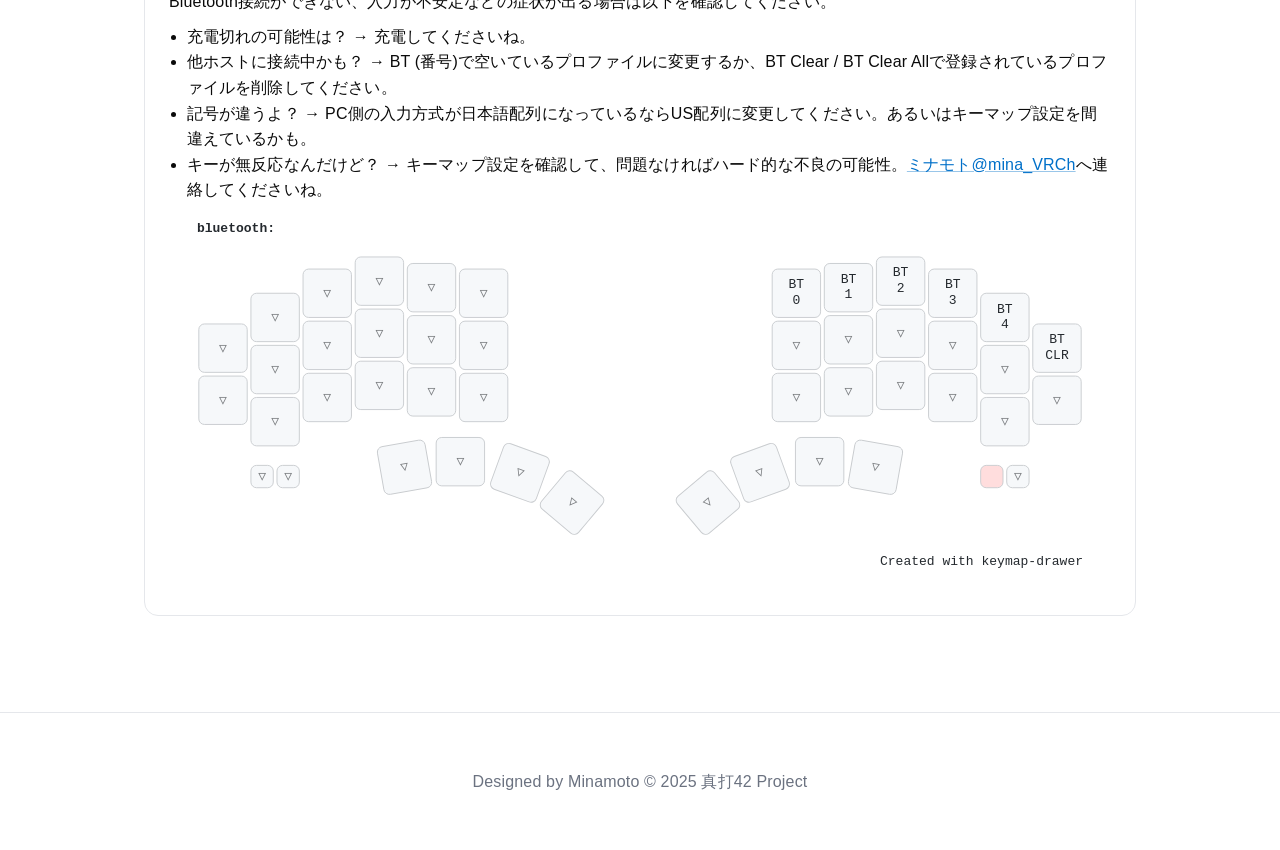
==== commit 1620a374: "Bluetoothプロファイル切り替えレイヤーの説明を追加" ====
--- a/Guide/Shin-Uchi42_Air/Gen2/index.html
+++ b/Guide/Shin-Uchi42_Air/Gen2/index.html
@@ -58,6 +58,8 @@
             <img src="../../../images/keymap.svg" alt="デフォルトキーマップ" />
             <p>TABは左手側の中央行の右2つのキーを同時押しすることで入力できます。2つのキーのちょうど間の部分を人差し指で押すのがおすすめです。</p>
             <img src="../../../images/keymap_combo.svg" alt="コンボ入力" />
+            <p>Bluetoothプロファイルを切り替えるためのレイヤーは、右手側の左のミニボタンを押している間有効化されます。</p>
+            <img src="../../../images/keymap_bt.svg" alt="Bluetoothプロファイル切り替えレイヤー" />
         </div>
     </section>
     <section class="container reveal">
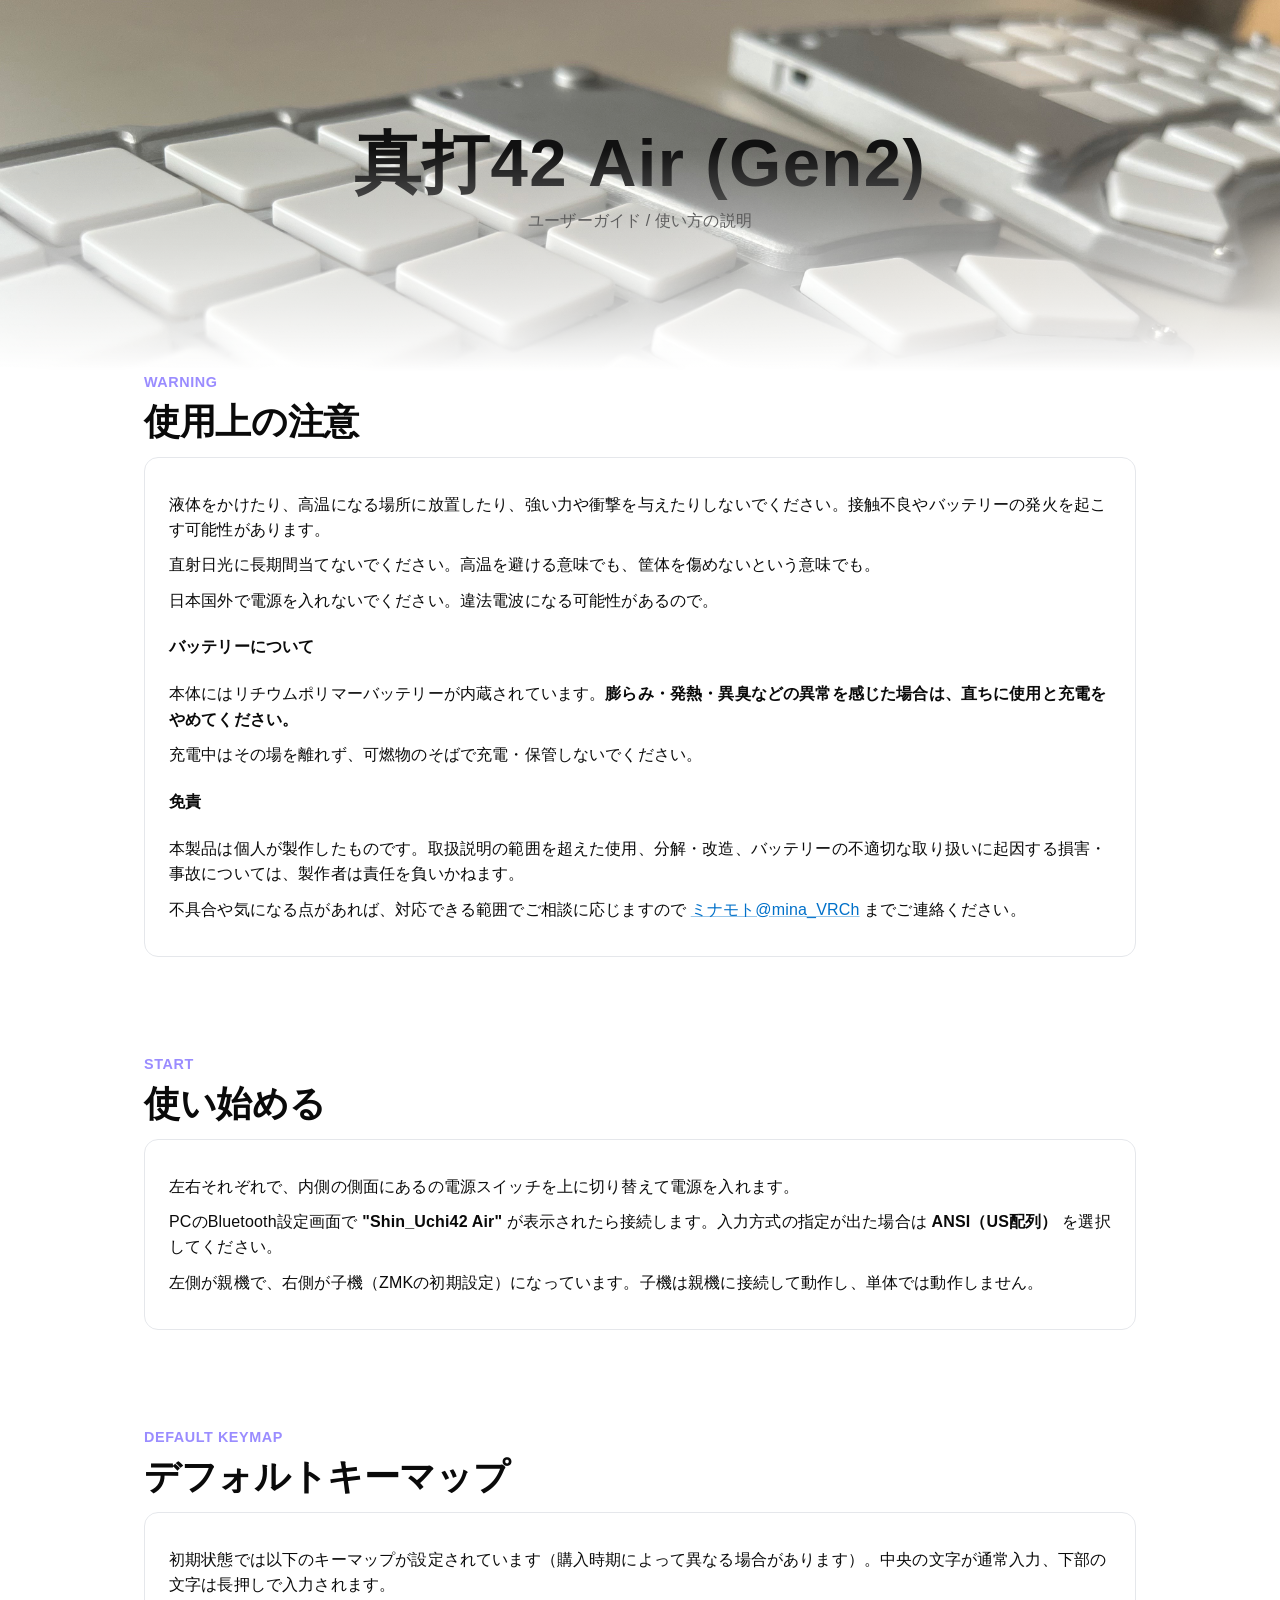
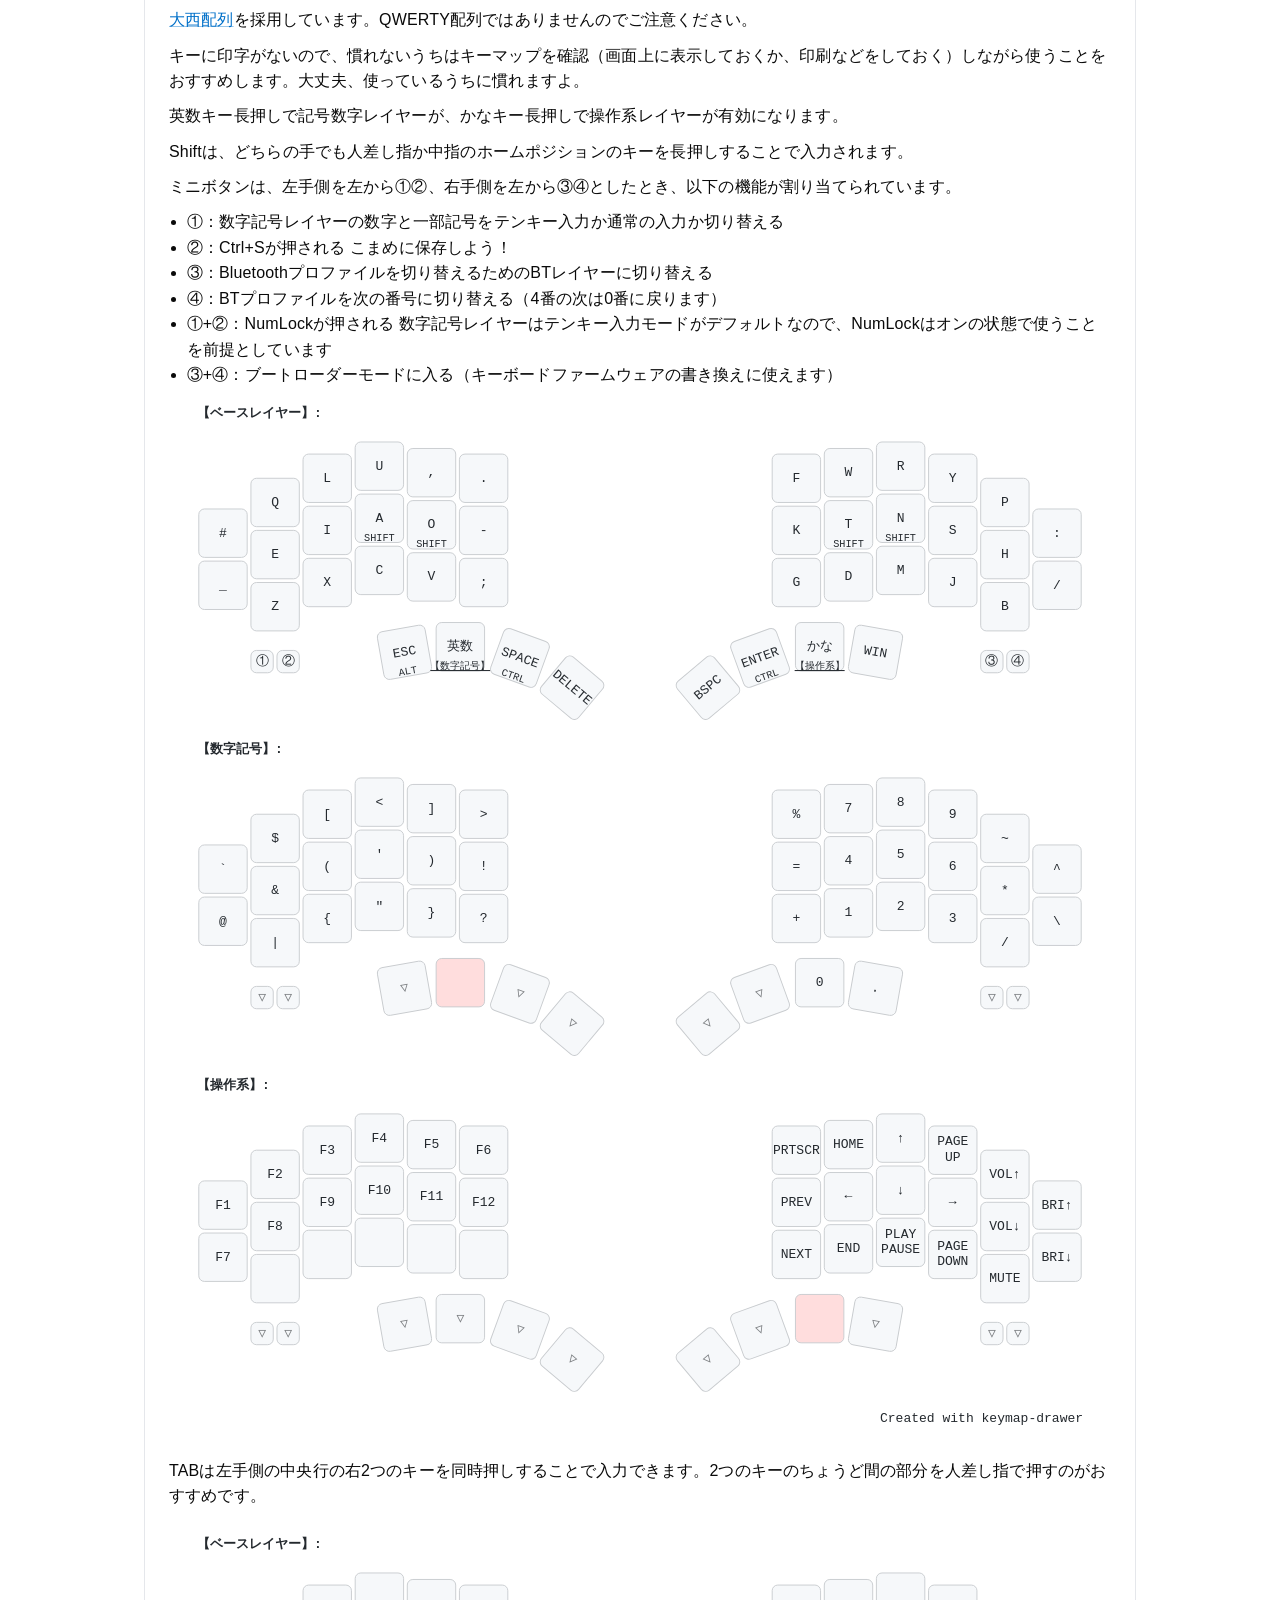
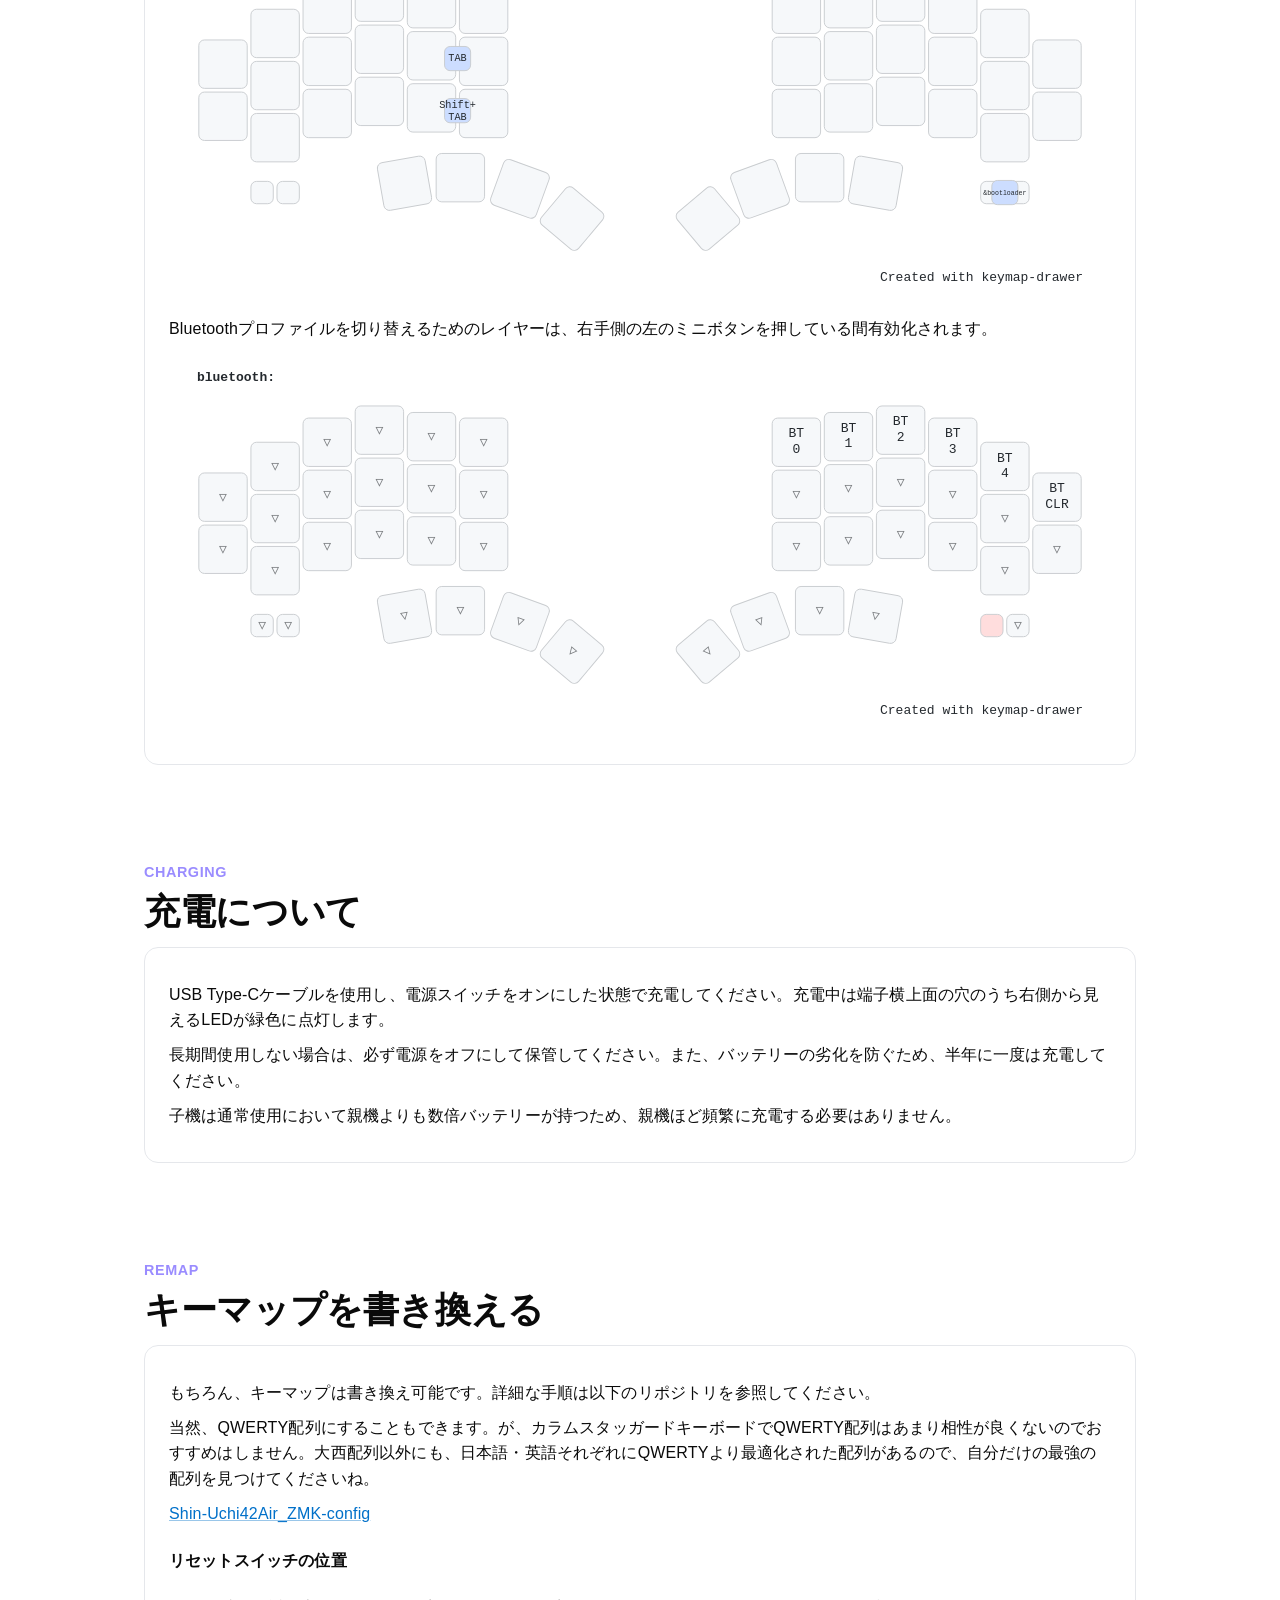
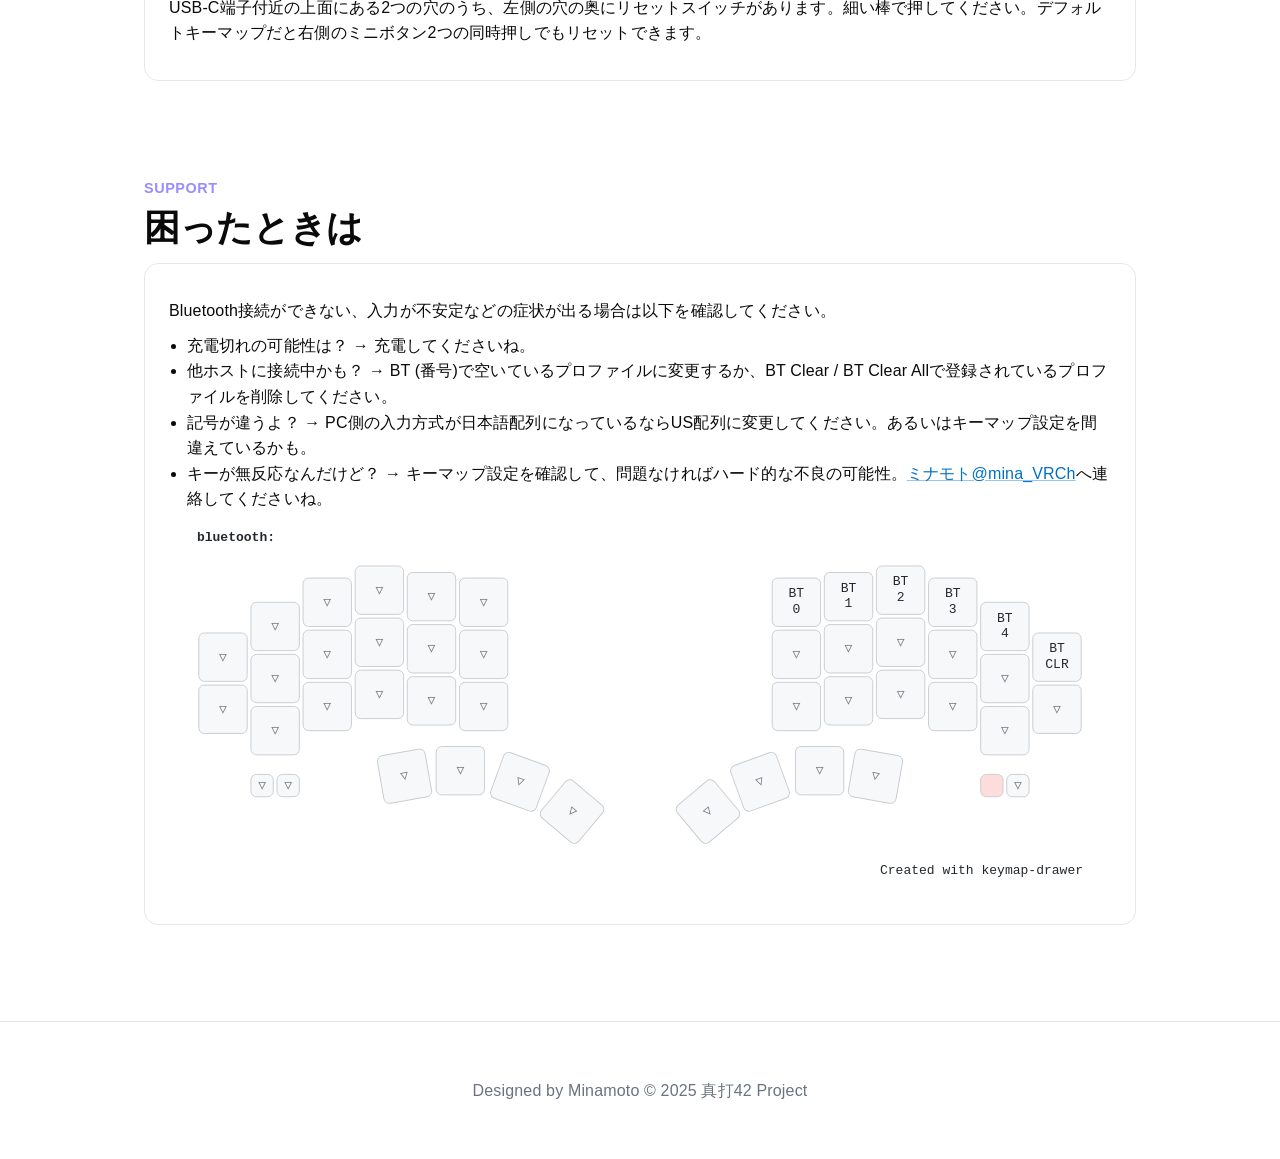
==== commit 174ae970: "Gen2ガイドにバッテリーの注意と免責を追加 完成品ではあるがリポバッテリー内蔵のため、異常時の使用中止と充電時の 注意を明記した。あわせて免責を追加。  完成品の販売であることを踏まえ、全面免責では" ====
--- a/Guide/Shin-Uchi42_Air/Gen2/index.html
+++ b/Guide/Shin-Uchi42_Air/Gen2/index.html
@@ -26,6 +26,14 @@
             <p>液体をかけたり、高温になる場所に放置したり、強い力や衝撃を与えたりしないでください。接触不良やバッテリーの発火を起こす可能性があります。</p>
             <p>直射日光に長期間当てないでください。高温を避ける意味でも、筐体を傷めないという意味でも。</p>
             <p>日本国外で電源を入れないでください。違法電波になる可能性があるので。</p>
+
+            <h4>バッテリーについて</h4>
+            <p>本体にはリチウムポリマーバッテリーが内蔵されています。<b>膨らみ・発熱・異臭などの異常を感じた場合は、直ちに使用と充電をやめてください。</b></p>
+            <p>充電中はその場を離れず、可燃物のそばで充電・保管しないでください。</p>
+
+            <h4>免責</h4>
+            <p>本製品は個人が製作したものです。取扱説明の範囲を超えた使用、分解・改造、バッテリーの不適切な取り扱いに起因する損害・事故については、製作者は責任を負いかねます。</p>
+            <p>不具合や気になる点があれば、対応できる範囲でご相談に応じますので <a href="https://x.com/mina_VRCh">ミナモト@mina_VRCh</a> までご連絡ください。</p>
         </div>
     </section>
     <section class="container reveal">
